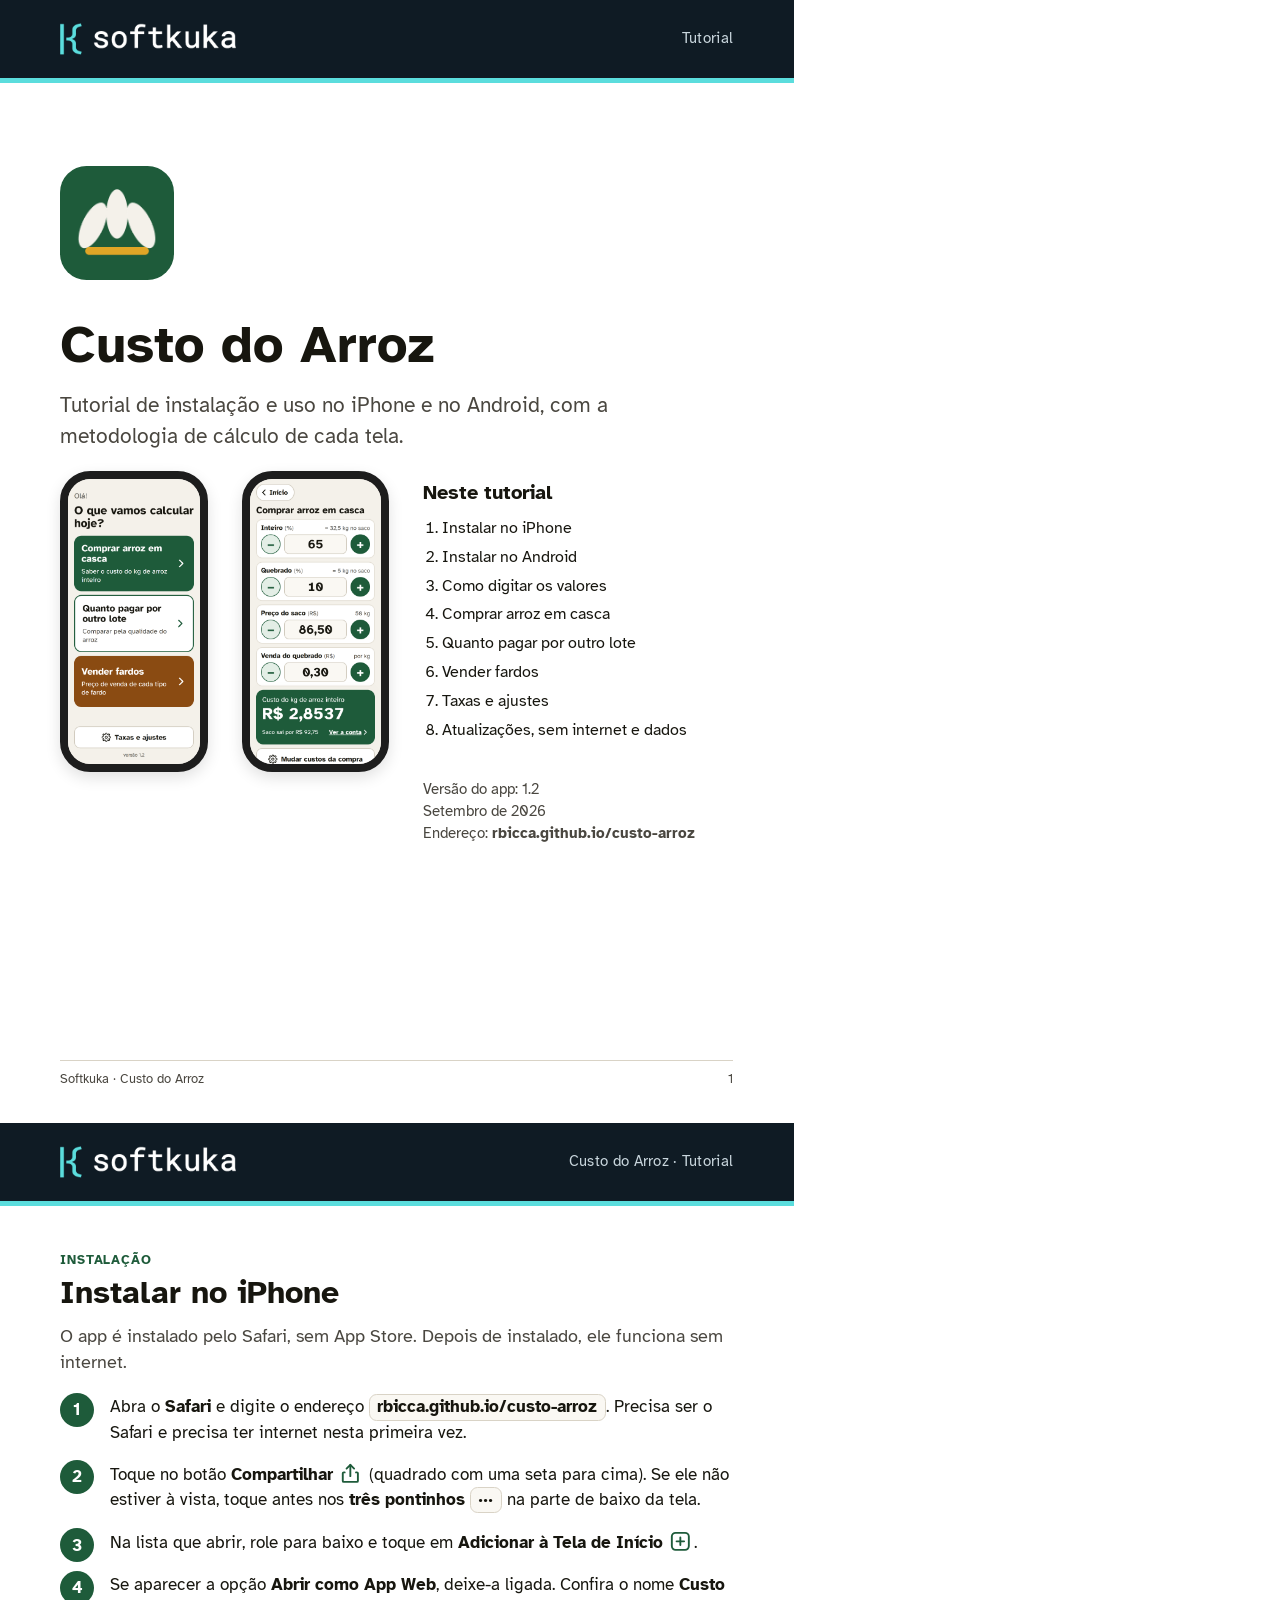
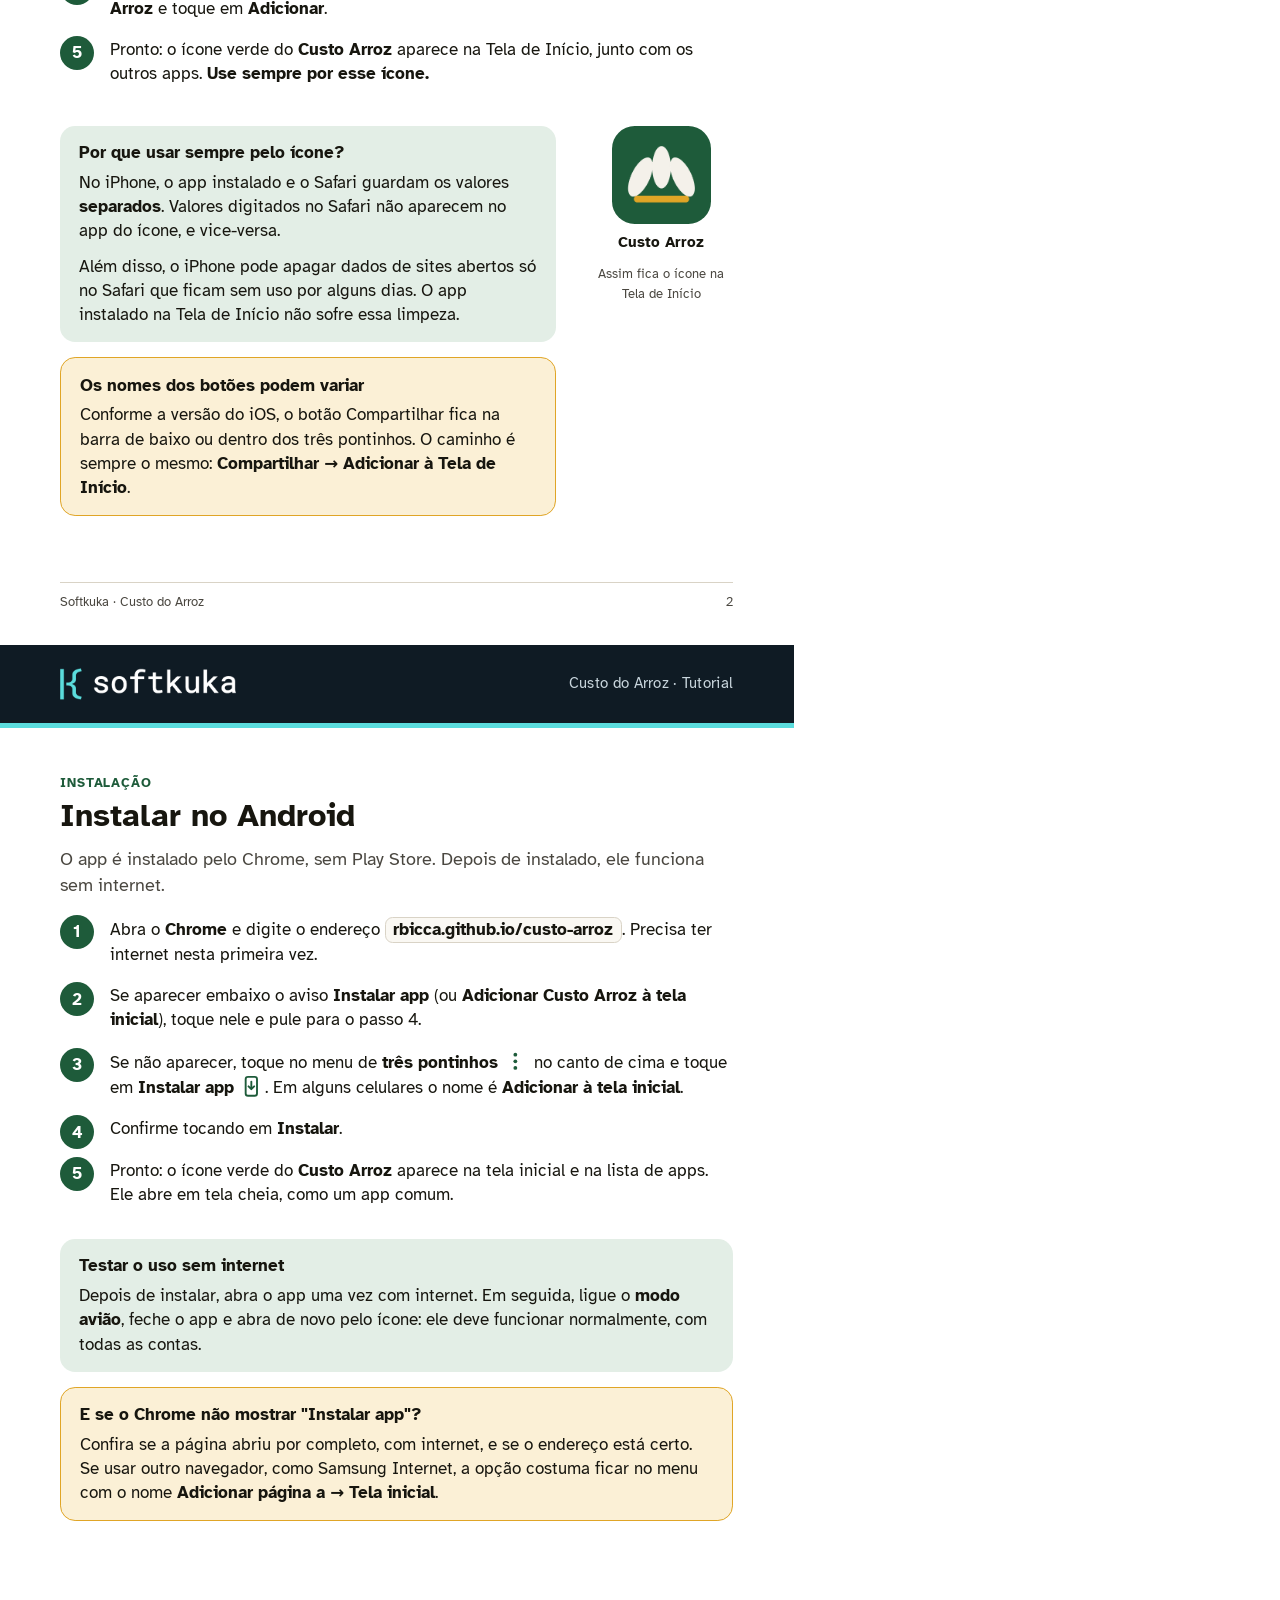
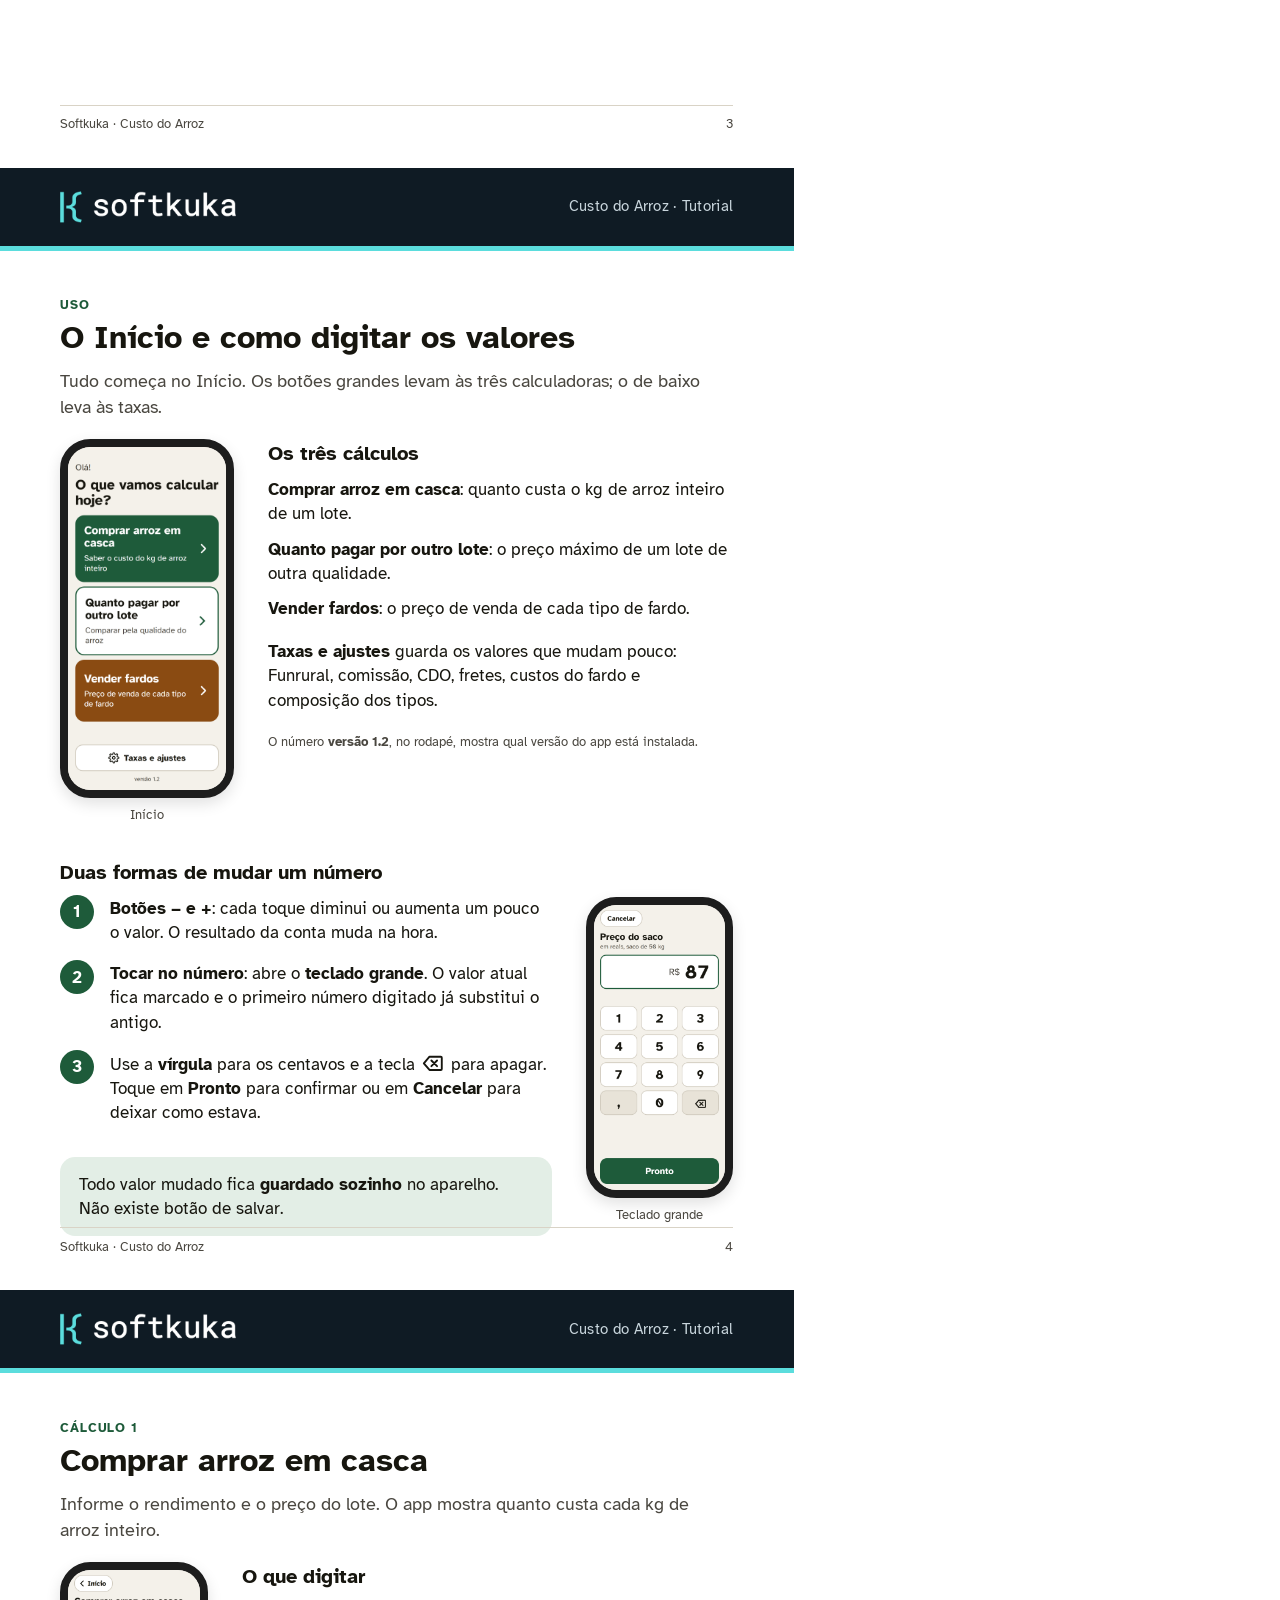
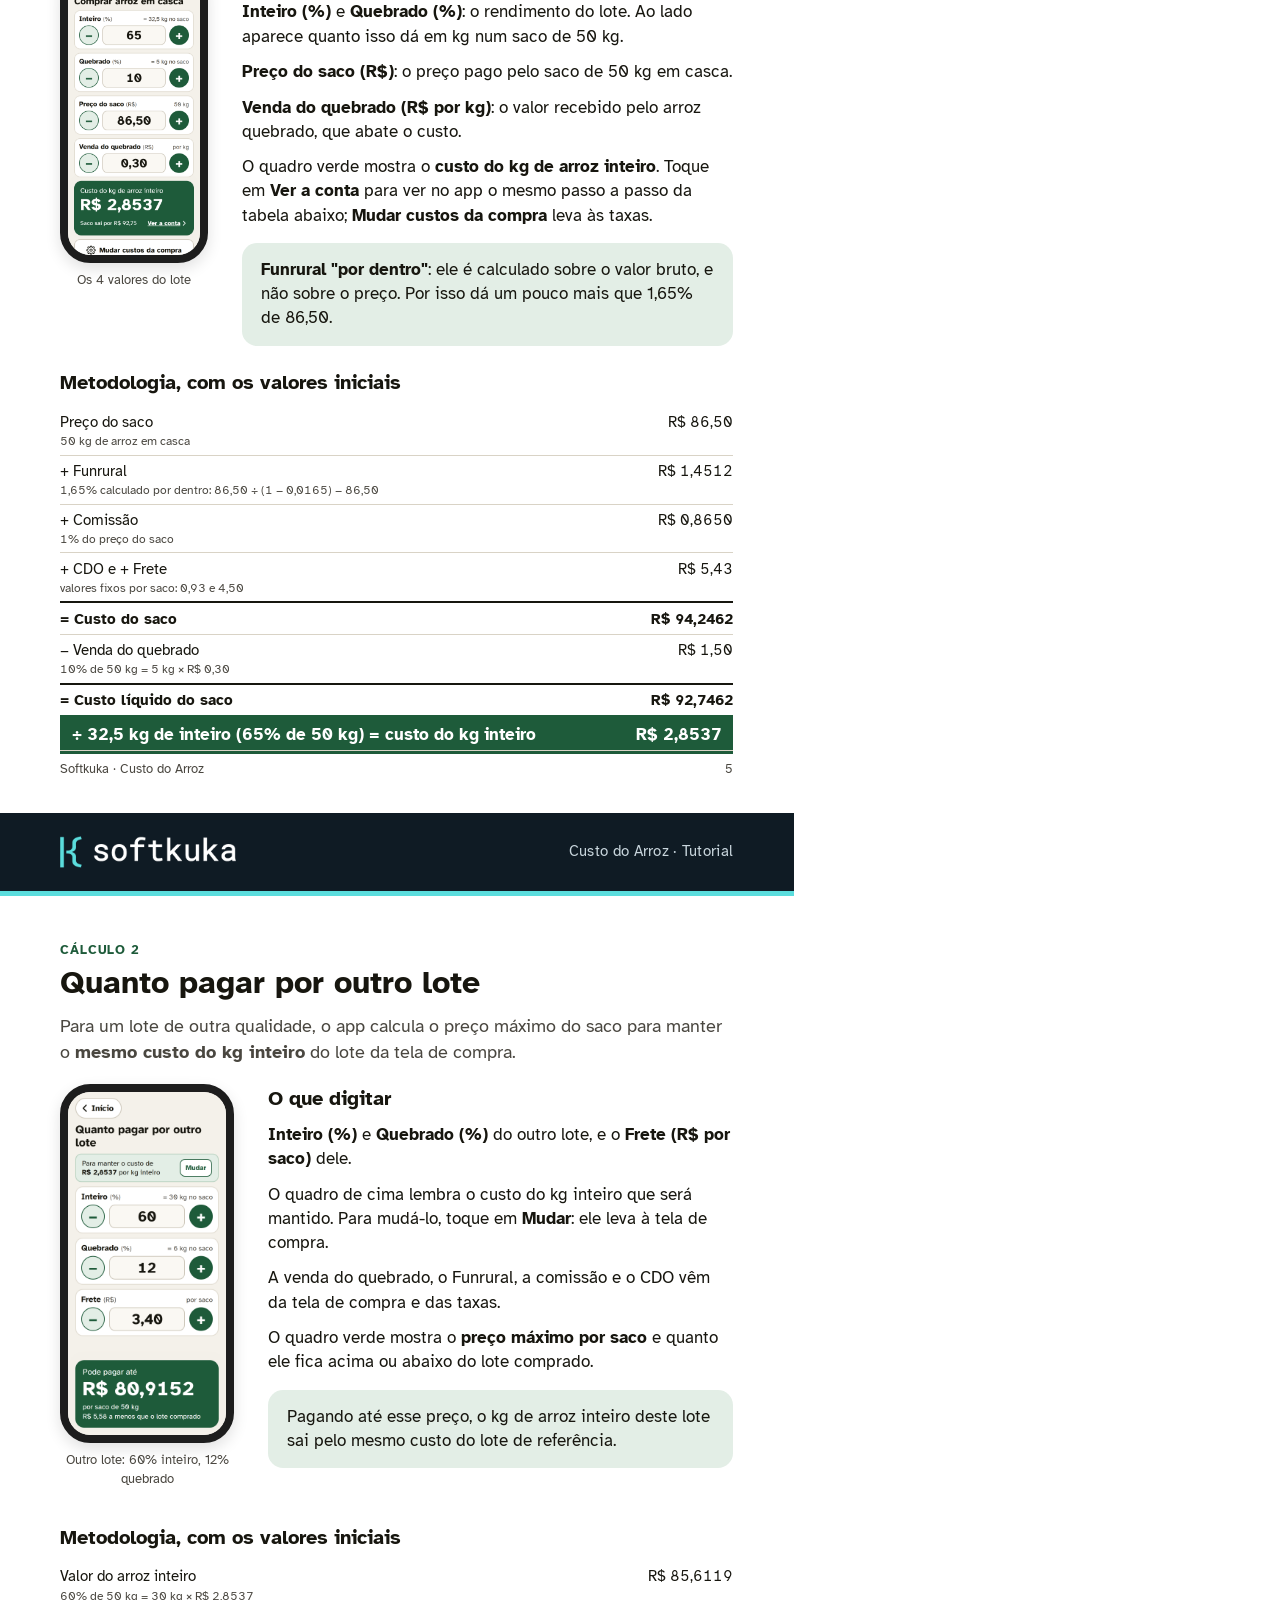
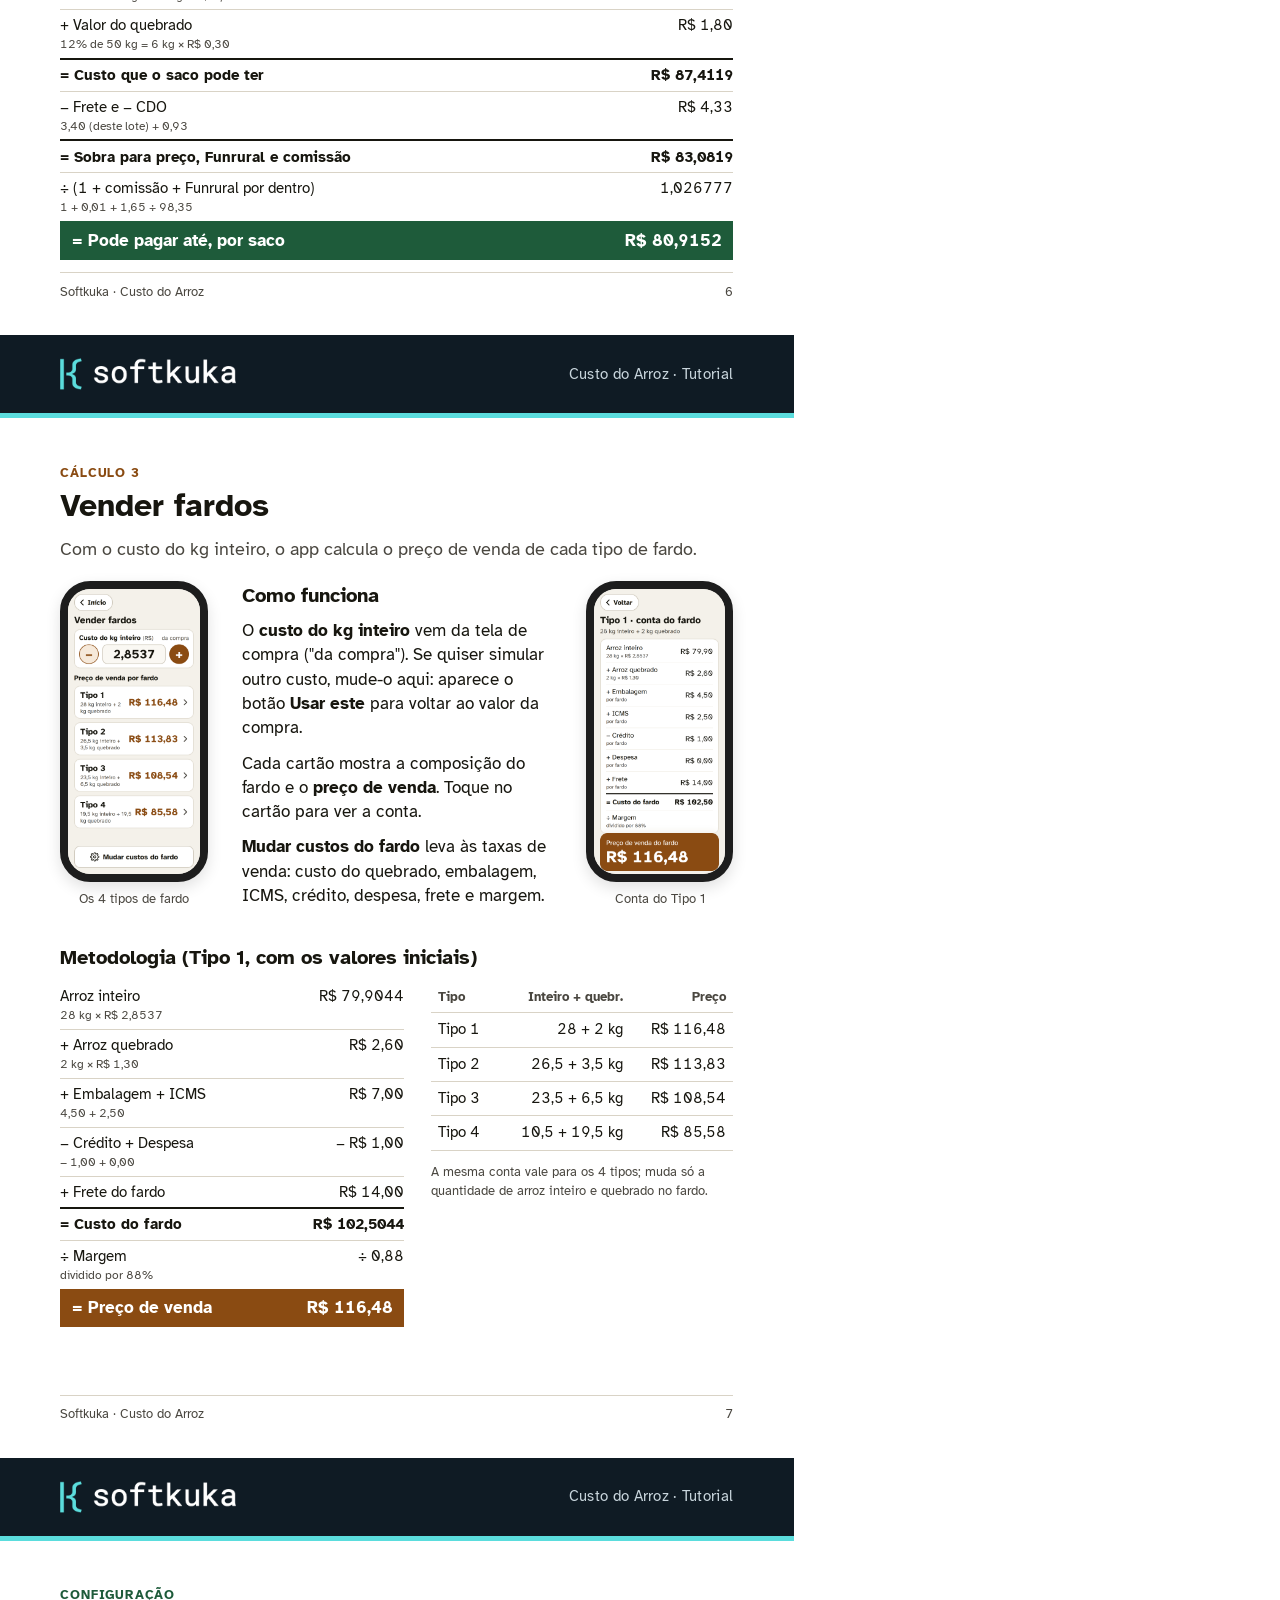
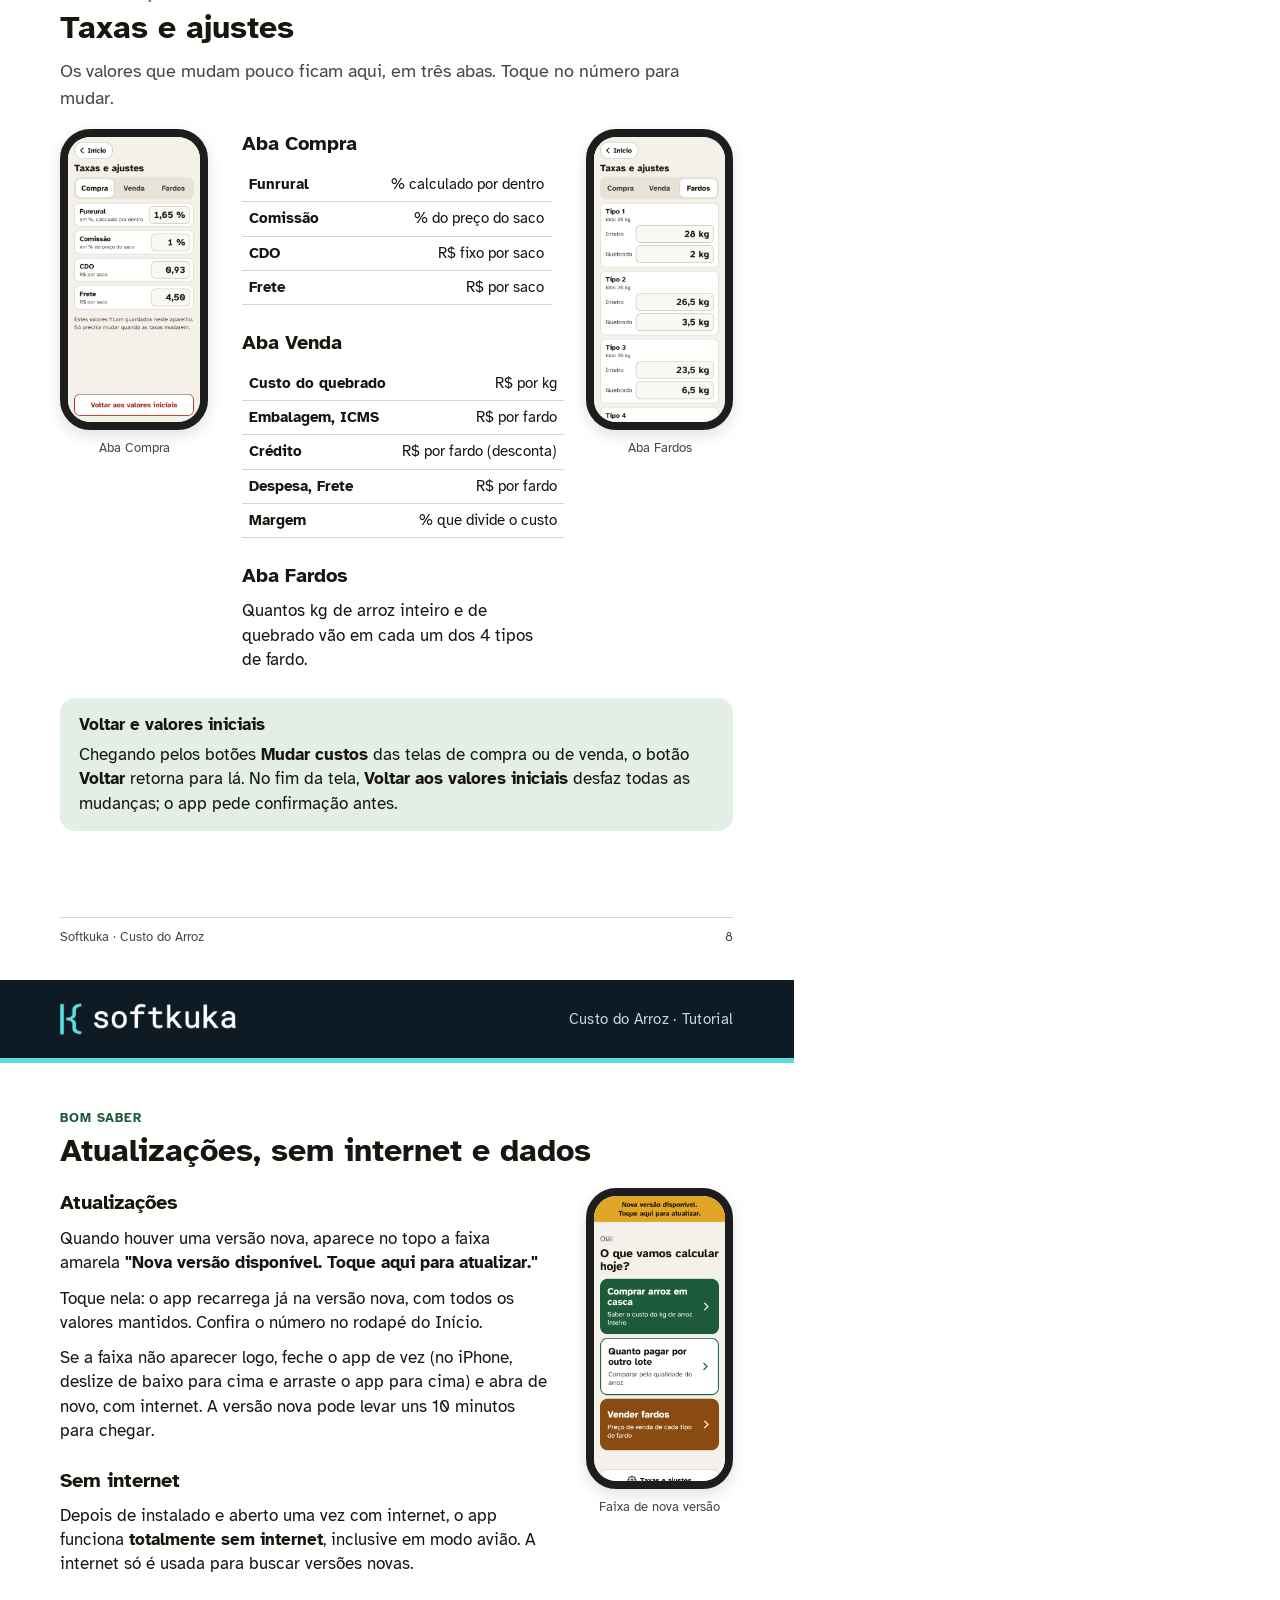
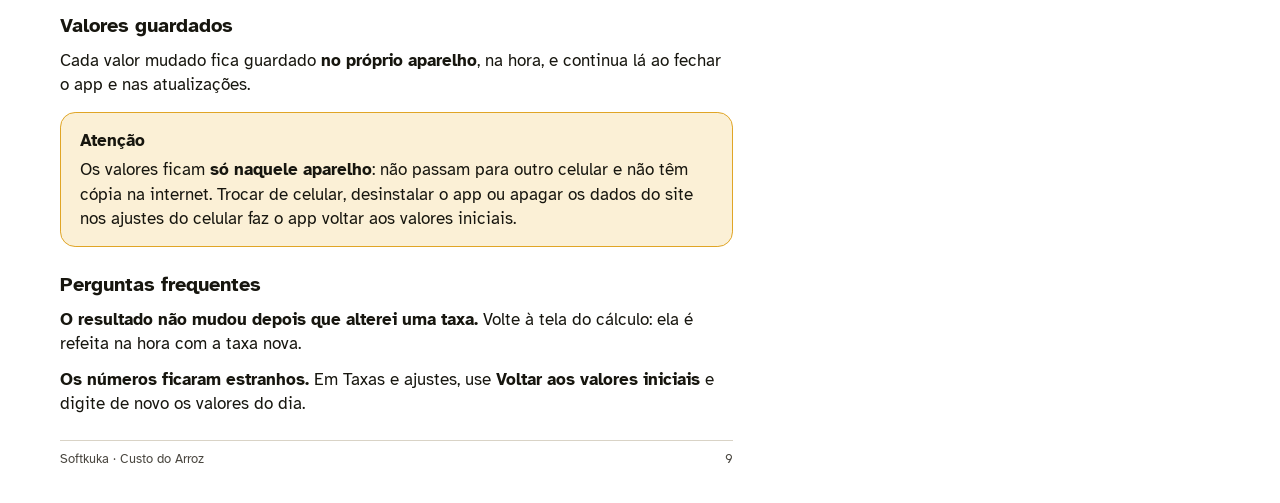
==== docs/tutorial.html @ 0aa5b802 "Tutorial em PDF (iPhone e Android) com cabeçalho Softkuka" ====
<!doctype html>
<html lang="pt-BR">
<head>
<meta charset="utf-8">
<title>Custo do Arroz — Tutorial</title>
<!--
  Fonte do tutorial em PDF. Para gerar o PDF de novo (Windows, com o Edge):
    msedge --headless=new --no-pdf-header-footer --print-to-pdf="docs\tutorial-custo-do-arroz.pdf" docs\tutorial.html
  As capturas em docs/img/ são do próprio app, em tamanho de iPhone (430×932, 2x).
-->
<style>
@font-face { font-family: 'Atkinson'; font-weight: 400; src: url(../fonts/atkinson-400.woff2) format('woff2'); }
@font-face { font-family: 'Atkinson'; font-weight: 700; src: url(../fonts/atkinson-700.woff2) format('woff2'); }

:root {
  --ink: #17160F;
  --muted: #4A4740;
  --bg: #F4F1EA;
  --line: #D9D3C6;
  --green: #1E5B3A;
  --green-soft: #E3EEE6;
  --brown: #8A4B12;
  --brown-soft: #F6E9DA;
  --amber: #E0A526;
  --band: #0F1B24;   /* faixa do cabeçalho: fundo escuro para a logo clara */
  --teal: #5BDDDD;   /* cor do "K" da Softkuka */
}
@page { size: A4; margin: 0; }
* { box-sizing: border-box; }
html, body { margin: 0; }
body { font-family: 'Atkinson', system-ui, sans-serif; color: var(--ink); font-size: 12.5pt; line-height: 1.45;
       -webkit-print-color-adjust: exact; print-color-adjust: exact; }

.page { width: 210mm; height: 297mm; position: relative; overflow: hidden; page-break-after: always; background: #fff; }
.page:last-child { page-break-after: auto; }

/* Cabeçalho com a logo da Softkuka */
.head { height: 22mm; background: var(--band); display: flex; align-items: center; justify-content: space-between;
        padding: 0 16mm; border-bottom: 1.4mm solid var(--teal); }
.head img { height: 8.5mm; display: block; }
.head span { color: #C9D6DD; font-size: 11pt; letter-spacing: 0.02em; }

.body { padding: 11mm 16mm 0; }
.foot { position: absolute; left: 16mm; right: 16mm; bottom: 9mm; display: flex; justify-content: space-between;
        font-size: 9.5pt; color: var(--muted); border-top: 0.3mm solid var(--line); padding-top: 2.5mm; }

h1 { font-size: 24pt; line-height: 1.15; margin: 0 0 3mm; }
h2 { font-size: 15pt; margin: 6mm 0 2.5mm; }
p { margin: 0 0 3mm; }
.lead { font-size: 13.5pt; color: var(--muted); margin-bottom: 5mm; }
.tag { display: inline-block; font-size: 10pt; font-weight: 700; letter-spacing: 0.06em; text-transform: uppercase;
       color: var(--green); margin-bottom: 1.5mm; }
.tag.brown { color: var(--brown); }

/* Celular com captura */
.phone { border: 2.2mm solid #1d1d1d; border-radius: 8mm; overflow: hidden; background: var(--bg);
         box-shadow: 0 1.5mm 4mm rgba(0,0,0,0.12); }
.phone img { display: block; width: 100%; }
.cap { font-size: 10pt; color: var(--muted); text-align: center; margin-top: 2mm; }

.row { display: flex; gap: 9mm; align-items: flex-start; }
.col { flex: 1; min-width: 0; }
.shot { width: 46mm; flex: none; }
.shot.small { width: 39mm; }

/* Passos numerados */
.steps { list-style: none; margin: 0; padding: 0; counter-reset: s; }
.steps li { counter-increment: s; position: relative; padding: 0 0 4.5mm 13mm; min-height: 11mm; }
.steps li::before { content: counter(s); position: absolute; left: 0; top: -0.5mm; width: 9mm; height: 9mm; border-radius: 50%;
                    background: var(--green); color: #fff; font-weight: 700; font-size: 13pt; display: flex; align-items: center; justify-content: center; }
.steps.brown li::before { background: var(--brown); }
.steps b { font-weight: 700; }
.ico { display: inline-block; vertical-align: -1.2mm; width: 6mm; height: 6mm; margin: 0 0.5mm; }
.chip { display: inline-block; border: 0.35mm solid var(--line); border-radius: 2mm; padding: 0 2mm; background: #FAF8F3; font-weight: 700; white-space: nowrap; }

.box { border-radius: 4mm; padding: 4mm 5mm; margin: 4mm 0; }
.box.green { background: var(--green-soft); }
.box.brown { background: var(--brown-soft); }
.box.amber { background: #FBF0D6; border: 0.4mm solid var(--amber); }
.box h3 { margin: 0 0 1.5mm; font-size: 12.5pt; }
.box p:last-child { margin-bottom: 0; }

/* Conta passo a passo */
table.conta { width: 100%; border-collapse: collapse; font-size: 11.5pt; font-variant-numeric: tabular-nums; }
table.conta td { padding: 1.1mm 0; border-top: 0.25mm solid var(--line); vertical-align: top; }
table.conta td:last-child { text-align: right; white-space: nowrap; padding-left: 4mm; }
table.conta tr:first-child td { border-top: none; }
table.conta .sub { display: block; font-size: 9pt; color: var(--muted); }
table.conta tr.total td { border-top: 0.6mm solid var(--ink); font-weight: 700; }
table.conta tr.final td { background: var(--green); color: #fff; font-weight: 700; font-size: 13pt; padding: 1.8mm 3mm; border: none; }
table.conta.brown tr.final td { background: var(--brown); }

table.grade { width: 100%; border-collapse: collapse; font-size: 11pt; font-variant-numeric: tabular-nums; }
table.grade th, table.grade td { padding: 1.6mm 2mm; border-bottom: 0.25mm solid var(--line); text-align: right; white-space: nowrap; }
table.grade th:first-child, table.grade td:first-child { text-align: left; }
table.grade th { font-size: 10pt; color: var(--muted); font-weight: 700; }

/* Capa */
.capa .body { padding-top: 22mm; }
.capa h1 { font-size: 40pt; margin-bottom: 4mm; }
.capa .lead { font-size: 16pt; max-width: 150mm; }
.capa .icone { width: 30mm; height: 30mm; border-radius: 7mm; display: block; margin-bottom: 9mm; }
.capa .meta { font-size: 11.5pt; color: var(--muted); margin-top: 8mm; }
.indice { columns: 2; column-gap: 10mm; margin: 0; padding-left: 5mm; font-size: 12pt; }
.indice li { margin-bottom: 1.5mm; }
</style>
</head>
<body>

<!-- ============ 1. CAPA ============ -->
<section class="page capa">
  <div class="head"><img src="img/logo-softkuka.png" alt="Softkuka"><span>Tutorial</span></div>
  <div class="body">
    <img class="icone" src="img/icone-app.png" alt="">
    <h1>Custo do Arroz</h1>
    <p class="lead">Tutorial de instalação e uso no iPhone e no Android, com a metodologia de cálculo de cada tela.</p>
    <div class="row" style="margin-top: 4mm">
      <div class="shot small"><div class="phone"><img src="img/inicio.png" alt="Tela de início"></div></div>
      <div class="shot small"><div class="phone"><img src="img/compra.png" alt="Tela de compra"></div></div>
      <div class="col" style="padding-top: 2mm">
        <h2 style="margin-top: 0">Neste tutorial</h2>
        <ol class="indice" style="columns: 1">
          <li>Instalar no iPhone</li>
          <li>Instalar no Android</li>
          <li>Como digitar os valores</li>
          <li>Comprar arroz em casca</li>
          <li>Quanto pagar por outro lote</li>
          <li>Vender fardos</li>
          <li>Taxas e ajustes</li>
          <li>Atualizações, sem internet e dados</li>
        </ol>
        <p class="meta">Versão do app: 1.2<br>Setembro de 2026<br>Endereço: <b>rbicca.github.io/custo-arroz</b></p>
      </div>
    </div>
  </div>
  <div class="foot"><span>Softkuka · Custo do Arroz</span><span>1</span></div>
</section>

<!-- ============ 2. INSTALAR NO IPHONE ============ -->
<section class="page">
  <div class="head"><img src="img/logo-softkuka.png" alt="Softkuka"><span>Custo do Arroz · Tutorial</span></div>
  <div class="body">
    <span class="tag">Instalação</span>
    <h1>Instalar no iPhone</h1>
    <p class="lead">O app é instalado pelo Safari, sem App Store. Depois de instalado, ele funciona sem internet.</p>
    <ol class="steps">
      <li>Abra o <b>Safari</b> e digite o endereço <span class="chip">rbicca.github.io/custo-arroz</span>. Precisa ser o Safari e precisa ter internet nesta primeira vez.</li>
      <li>Toque no botão <b>Compartilhar</b>
        <svg class="ico" viewBox="0 0 24 24" fill="none" stroke="#1E5B3A" stroke-width="2" stroke-linecap="round" stroke-linejoin="round"><path d="M12 3v12"/><path d="M8 7l4-4 4 4"/><path d="M6 11H5a1 1 0 0 0-1 1v8a1 1 0 0 0 1 1h14a1 1 0 0 0 1-1v-8a1 1 0 0 0-1-1h-1"/></svg>
        (quadrado com uma seta para cima). Se ele não estiver à vista, toque antes nos <b>três pontinhos</b> <span class="chip">···</span> na parte de baixo da tela.</li>
      <li>Na lista que abrir, role para baixo e toque em <b>Adicionar à Tela de Início</b>
        <svg class="ico" viewBox="0 0 24 24" fill="none" stroke="#1E5B3A" stroke-width="2" stroke-linecap="round" stroke-linejoin="round"><rect x="3" y="3" width="18" height="18" rx="4"/><path d="M12 8v8M8 12h8"/></svg>.</li>
      <li>Se aparecer a opção <b>Abrir como App Web</b>, deixe-a ligada. Confira o nome <b>Custo Arroz</b> e toque em <b>Adicionar</b>.</li>
      <li>Pronto: o ícone verde do <b>Custo Arroz</b> aparece na Tela de Início, junto com os outros apps. <b>Use sempre por esse ícone.</b></li>
    </ol>
    <div class="row" style="margin-top: 2mm">
      <div class="col">
        <div class="box green">
          <h3>Por que usar sempre pelo ícone?</h3>
          <p>No iPhone, o app instalado e o Safari guardam os valores <b>separados</b>. Valores digitados no Safari não aparecem no app do ícone, e vice-versa.</p>
          <p>Além disso, o iPhone pode apagar dados de sites abertos só no Safari que ficam sem uso por alguns dias. O app instalado na Tela de Início não sofre essa limpeza.</p>
        </div>
        <div class="box amber">
          <h3>Os nomes dos botões podem variar</h3>
          <p>Conforme a versão do iOS, o botão Compartilhar fica na barra de baixo ou dentro dos três pontinhos. O caminho é sempre o mesmo: <b>Compartilhar → Adicionar à Tela de Início</b>.</p>
        </div>
      </div>
      <div style="width: 38mm; flex: none; text-align: center; padding-top: 4mm">
        <img src="img/icone-app.png" alt="" style="width: 26mm; border-radius: 6mm; display: block; margin: 0 auto">
        <p class="cap" style="font-size: 11pt; color: var(--ink)"><b>Custo Arroz</b></p>
        <p class="cap">Assim fica o ícone na Tela de Início</p>
      </div>
    </div>
  </div>
  <div class="foot"><span>Softkuka · Custo do Arroz</span><span>2</span></div>
</section>

<!-- ============ 3. INSTALAR NO ANDROID ============ -->
<section class="page">
  <div class="head"><img src="img/logo-softkuka.png" alt="Softkuka"><span>Custo do Arroz · Tutorial</span></div>
  <div class="body">
    <span class="tag">Instalação</span>
    <h1>Instalar no Android</h1>
    <p class="lead">O app é instalado pelo Chrome, sem Play Store. Depois de instalado, ele funciona sem internet.</p>
    <ol class="steps">
      <li>Abra o <b>Chrome</b> e digite o endereço <span class="chip">rbicca.github.io/custo-arroz</span>. Precisa ter internet nesta primeira vez.</li>
      <li>Se aparecer embaixo o aviso <b>Instalar app</b> (ou <b>Adicionar Custo Arroz à tela inicial</b>), toque nele e pule para o passo 4.</li>
      <li>Se não aparecer, toque no menu de <b>três pontinhos</b>
        <svg class="ico" viewBox="0 0 24 24" fill="#1E5B3A"><circle cx="12" cy="5" r="2"/><circle cx="12" cy="12" r="2"/><circle cx="12" cy="19" r="2"/></svg>
        no canto de cima e toque em <b>Instalar app</b>
        <svg class="ico" viewBox="0 0 24 24" fill="none" stroke="#1E5B3A" stroke-width="2" stroke-linecap="round" stroke-linejoin="round"><rect x="6" y="2" width="12" height="20" rx="2.5"/><path d="M12 7v8M9 12l3 3 3-3"/></svg>.
        Em alguns celulares o nome é <b>Adicionar à tela inicial</b>.</li>
      <li>Confirme tocando em <b>Instalar</b>.</li>
      <li>Pronto: o ícone verde do <b>Custo Arroz</b> aparece na tela inicial e na lista de apps. Ele abre em tela cheia, como um app comum.</li>
    </ol>
    <div class="box green">
      <h3>Testar o uso sem internet</h3>
      <p>Depois de instalar, abra o app uma vez com internet. Em seguida, ligue o <b>modo avião</b>, feche o app e abra de novo pelo ícone: ele deve funcionar normalmente, com todas as contas.</p>
    </div>
    <div class="box amber">
      <h3>E se o Chrome não mostrar "Instalar app"?</h3>
      <p>Confira se a página abriu por completo, com internet, e se o endereço está certo. Se usar outro navegador, como Samsung Internet, a opção costuma ficar no menu com o nome <b>Adicionar página a → Tela inicial</b>.</p>
    </div>
  </div>
  <div class="foot"><span>Softkuka · Custo do Arroz</span><span>3</span></div>
</section>

<!-- ============ 4. COMO DIGITAR ============ -->
<section class="page">
  <div class="head"><img src="img/logo-softkuka.png" alt="Softkuka"><span>Custo do Arroz · Tutorial</span></div>
  <div class="body">
    <span class="tag">Uso</span>
    <h1>O Início e como digitar os valores</h1>
    <p class="lead">Tudo começa no Início. Os botões grandes levam às três calculadoras; o de baixo leva às taxas.</p>
    <div class="row">
      <div class="shot"><div class="phone"><img src="img/inicio.png" alt="Início"></div><p class="cap">Início</p></div>
      <div class="col">
        <h2 style="margin-top: 0">Os três cálculos</h2>
        <p><b>Comprar arroz em casca</b>: quanto custa o kg de arroz inteiro de um lote.</p>
        <p><b>Quanto pagar por outro lote</b>: o preço máximo de um lote de outra qualidade.</p>
        <p><b>Vender fardos</b>: o preço de venda de cada tipo de fardo.</p>
        <p style="margin-top: 5mm"><b>Taxas e ajustes</b> guarda os valores que mudam pouco: Funrural, comissão, CDO, fretes, custos do fardo e composição dos tipos.</p>
        <p class="cap" style="text-align: left; margin-top: 5mm">O número <b>versão 1.2</b>, no rodapé, mostra qual versão do app está instalada.</p>
      </div>
    </div>
    <h2>Duas formas de mudar um número</h2>
    <div class="row">
      <div class="col">
        <ol class="steps">
          <li><b>Botões − e +</b>: cada toque diminui ou aumenta um pouco o valor. O resultado da conta muda na hora.</li>
          <li><b>Tocar no número</b>: abre o <b>teclado grande</b>. O valor atual fica marcado e o primeiro número digitado já substitui o antigo.</li>
          <li>Use a <b>vírgula</b> para os centavos e a tecla
            <svg class="ico" viewBox="0 0 24 24" fill="none" stroke="#17160F" stroke-width="2" stroke-linecap="round" stroke-linejoin="round"><path d="M21 5H9l-6 7 6 7h12a1 1 0 0 0 1-1V6a1 1 0 0 0-1-1z"/><path d="M17 9l-6 6M11 9l6 6"/></svg>
            para apagar. Toque em <b>Pronto</b> para confirmar ou em <b>Cancelar</b> para deixar como estava.</li>
        </ol>
        <div class="box green"><p>Todo valor mudado fica <b>guardado sozinho</b> no aparelho. Não existe botão de salvar.</p></div>
      </div>
      <div class="shot small"><div class="phone"><img src="img/teclado.png" alt="Teclado grande"></div><p class="cap">Teclado grande</p></div>
    </div>
  </div>
  <div class="foot"><span>Softkuka · Custo do Arroz</span><span>4</span></div>
</section>

<!-- ============ 5. COMPRAR ARROZ EM CASCA ============ -->
<section class="page">
  <div class="head"><img src="img/logo-softkuka.png" alt="Softkuka"><span>Custo do Arroz · Tutorial</span></div>
  <div class="body">
    <span class="tag">Cálculo 1</span>
    <h1>Comprar arroz em casca</h1>
    <p class="lead">Informe o rendimento e o preço do lote. O app mostra quanto custa cada kg de arroz inteiro.</p>
    <div class="row">
      <div class="shot small"><div class="phone"><img src="img/compra.png" alt="Comprar arroz em casca"></div><p class="cap">Os 4 valores do lote</p></div>
      <div class="col">
        <h2 style="margin-top: 0">O que digitar</h2>
        <p><b>Inteiro (%)</b> e <b>Quebrado (%)</b>: o rendimento do lote. Ao lado aparece quanto isso dá em kg num saco de 50 kg.</p>
        <p><b>Preço do saco (R$)</b>: o preço pago pelo saco de 50 kg em casca.</p>
        <p><b>Venda do quebrado (R$ por kg)</b>: o valor recebido pelo arroz quebrado, que abate o custo.</p>
        <p>O quadro verde mostra o <b>custo do kg de arroz inteiro</b>. Toque em <b>Ver a conta</b> para ver no app o mesmo passo a passo da tabela abaixo; <b>Mudar custos da compra</b> leva às taxas.</p>
        <div class="box green" style="margin-bottom: 0"><p><b>Funrural "por dentro"</b>: ele é calculado sobre o valor bruto, e não sobre o preço. Por isso dá um pouco mais que 1,65% de 86,50.</p></div>
      </div>
    </div>
    <h2>Metodologia, com os valores iniciais</h2>
    <table class="conta">
      <tr><td>Preço do saco<span class="sub">50 kg de arroz em casca</span></td><td>R$ 86,50</td></tr>
      <tr><td>+ Funrural<span class="sub">1,65% calculado por dentro: 86,50 ÷ (1 − 0,0165) − 86,50</span></td><td>R$ 1,4512</td></tr>
      <tr><td>+ Comissão<span class="sub">1% do preço do saco</span></td><td>R$ 0,8650</td></tr>
      <tr><td>+ CDO e + Frete<span class="sub">valores fixos por saco: 0,93 e 4,50</span></td><td>R$ 5,43</td></tr>
      <tr class="total"><td>= Custo do saco</td><td>R$ 94,2462</td></tr>
      <tr><td>− Venda do quebrado<span class="sub">10% de 50 kg = 5 kg × R$ 0,30</span></td><td>R$ 1,50</td></tr>
      <tr class="total"><td>= Custo líquido do saco</td><td>R$ 92,7462</td></tr>
      <tr class="final"><td>÷ 32,5 kg de inteiro (65% de 50 kg) = custo do kg inteiro</td><td>R$ 2,8537</td></tr>
    </table>
  </div>
  <div class="foot"><span>Softkuka · Custo do Arroz</span><span>5</span></div>
</section>

<!-- ============ 6. QUANTO PAGAR POR OUTRO LOTE ============ -->
<section class="page">
  <div class="head"><img src="img/logo-softkuka.png" alt="Softkuka"><span>Custo do Arroz · Tutorial</span></div>
  <div class="body">
    <span class="tag">Cálculo 2</span>
    <h1>Quanto pagar por outro lote</h1>
    <p class="lead">Para um lote de outra qualidade, o app calcula o preço máximo do saco para manter o <b>mesmo custo do kg inteiro</b> do lote da tela de compra.</p>
    <div class="row">
      <div class="shot"><div class="phone"><img src="img/comparar.png" alt="Quanto pagar por outro lote"></div><p class="cap">Outro lote: 60% inteiro, 12% quebrado</p></div>
      <div class="col">
        <h2 style="margin-top: 0">O que digitar</h2>
        <p><b>Inteiro (%)</b> e <b>Quebrado (%)</b> do outro lote, e o <b>Frete (R$ por saco)</b> dele.</p>
        <p>O quadro de cima lembra o custo do kg inteiro que será mantido. Para mudá-lo, toque em <b>Mudar</b>: ele leva à tela de compra.</p>
        <p>A venda do quebrado, o Funrural, a comissão e o CDO vêm da tela de compra e das taxas.</p>
        <p>O quadro verde mostra o <b>preço máximo por saco</b> e quanto ele fica acima ou abaixo do lote comprado.</p>
        <div class="box green"><p>Pagando até esse preço, o kg de arroz inteiro deste lote sai pelo mesmo custo do lote de referência.</p></div>
      </div>
    </div>
    <h2>Metodologia, com os valores iniciais</h2>
    <table class="conta">
      <tr><td>Valor do arroz inteiro<span class="sub">60% de 50 kg = 30 kg × R$ 2,8537</span></td><td>R$ 85,6119</td></tr>
      <tr><td>+ Valor do quebrado<span class="sub">12% de 50 kg = 6 kg × R$ 0,30</span></td><td>R$ 1,80</td></tr>
      <tr class="total"><td>= Custo que o saco pode ter</td><td>R$ 87,4119</td></tr>
      <tr><td>− Frete e − CDO<span class="sub">3,40 (deste lote) + 0,93</span></td><td>R$ 4,33</td></tr>
      <tr class="total"><td>= Sobra para preço, Funrural e comissão</td><td>R$ 83,0819</td></tr>
      <tr><td>÷ (1 + comissão + Funrural por dentro)<span class="sub">1 + 0,01 + 1,65 ÷ 98,35</span></td><td>1,026777</td></tr>
      <tr class="final"><td>= Pode pagar até, por saco</td><td>R$ 80,9152</td></tr>
    </table>
  </div>
  <div class="foot"><span>Softkuka · Custo do Arroz</span><span>6</span></div>
</section>

<!-- ============ 7. VENDER FARDOS ============ -->
<section class="page">
  <div class="head"><img src="img/logo-softkuka.png" alt="Softkuka"><span>Custo do Arroz · Tutorial</span></div>
  <div class="body">
    <span class="tag brown">Cálculo 3</span>
    <h1>Vender fardos</h1>
    <p class="lead">Com o custo do kg inteiro, o app calcula o preço de venda de cada tipo de fardo.</p>
    <div class="row">
      <div class="shot small"><div class="phone"><img src="img/venda.png" alt="Vender fardos"></div><p class="cap">Os 4 tipos de fardo</p></div>
      <div class="col">
        <h2 style="margin-top: 0">Como funciona</h2>
        <p>O <b>custo do kg inteiro</b> vem da tela de compra ("da compra"). Se quiser simular outro custo, mude-o aqui: aparece o botão <b>Usar este</b> para voltar ao valor da compra.</p>
        <p>Cada cartão mostra a composição do fardo e o <b>preço de venda</b>. Toque no cartão para ver a conta.</p>
        <p><b>Mudar custos do fardo</b> leva às taxas de venda: custo do quebrado, embalagem, ICMS, crédito, despesa, frete e margem.</p>
      </div>
      <div class="shot small"><div class="phone"><img src="img/fardo.png" alt="Conta do fardo"></div><p class="cap">Conta do Tipo 1</p></div>
    </div>
    <h2>Metodologia (Tipo 1, com os valores iniciais)</h2>
    <div class="row" style="gap: 7mm">
      <div class="col">
        <table class="conta brown">
          <tr><td>Arroz inteiro<span class="sub">28 kg × R$ 2,8537</span></td><td>R$ 79,9044</td></tr>
          <tr><td>+ Arroz quebrado<span class="sub">2 kg × R$ 1,30</span></td><td>R$ 2,60</td></tr>
          <tr><td>+ Embalagem + ICMS<span class="sub">4,50 + 2,50</span></td><td>R$ 7,00</td></tr>
          <tr><td>− Crédito + Despesa<span class="sub">− 1,00 + 0,00</span></td><td>− R$ 1,00</td></tr>
          <tr><td>+ Frete do fardo</td><td>R$ 14,00</td></tr>
          <tr class="total"><td>= Custo do fardo</td><td>R$ 102,5044</td></tr>
          <tr><td>÷ Margem<span class="sub">dividido por 88%</span></td><td>÷ 0,88</td></tr>
          <tr class="final"><td>= Preço de venda</td><td>R$ 116,48</td></tr>
        </table>
      </div>
      <div style="width: 80mm; flex: none">
        <table class="grade">
          <tr><th>Tipo</th><th>Inteiro + quebr.</th><th>Preço</th></tr>
          <tr><td>Tipo 1</td><td>28 + 2 kg</td><td>R$ 116,48</td></tr>
          <tr><td>Tipo 2</td><td>26,5 + 3,5 kg</td><td>R$ 113,83</td></tr>
          <tr><td>Tipo 3</td><td>23,5 + 6,5 kg</td><td>R$ 108,54</td></tr>
          <tr><td>Tipo 4</td><td>10,5 + 19,5 kg</td><td>R$ 85,58</td></tr>
        </table>
        <p class="cap" style="text-align: left; margin-top: 3mm">A mesma conta vale para os 4 tipos; muda só a quantidade de arroz inteiro e quebrado no fardo.</p>
      </div>
    </div>
  </div>
  <div class="foot"><span>Softkuka · Custo do Arroz</span><span>7</span></div>
</section>

<!-- ============ 8. TAXAS E AJUSTES ============ -->
<section class="page">
  <div class="head"><img src="img/logo-softkuka.png" alt="Softkuka"><span>Custo do Arroz · Tutorial</span></div>
  <div class="body">
    <span class="tag">Configuração</span>
    <h1>Taxas e ajustes</h1>
    <p class="lead">Os valores que mudam pouco ficam aqui, em três abas. Toque no número para mudar.</p>
    <div class="row">
      <div class="shot small"><div class="phone"><img src="img/ajustes-compra.png" alt="Taxas: aba Compra"></div><p class="cap">Aba Compra</p></div>
      <div class="col">
        <h2 style="margin-top: 0">Aba Compra</h2>
        <table class="grade">
          <tr><td><b>Funrural</b></td><td>% calculado por dentro</td></tr>
          <tr><td><b>Comissão</b></td><td>% do preço do saco</td></tr>
          <tr><td><b>CDO</b></td><td>R$ fixo por saco</td></tr>
          <tr><td><b>Frete</b></td><td>R$ por saco</td></tr>
        </table>
        <h2>Aba Venda</h2>
        <table class="grade">
          <tr><td><b>Custo do quebrado</b></td><td>R$ por kg</td></tr>
          <tr><td><b>Embalagem, ICMS</b></td><td>R$ por fardo</td></tr>
          <tr><td><b>Crédito</b></td><td>R$ por fardo (desconta)</td></tr>
          <tr><td><b>Despesa, Frete</b></td><td>R$ por fardo</td></tr>
          <tr><td><b>Margem</b></td><td>% que divide o custo</td></tr>
        </table>
        <h2>Aba Fardos</h2>
        <p>Quantos kg de arroz inteiro e de quebrado vão em cada um dos 4 tipos de fardo.</p>
      </div>
      <div class="shot small"><div class="phone"><img src="img/ajustes-fardos.png" alt="Taxas: aba Fardos"></div><p class="cap">Aba Fardos</p></div>
    </div>
    <div class="box green">
      <h3>Voltar e valores iniciais</h3>
      <p>Chegando pelos botões <b>Mudar custos</b> das telas de compra ou de venda, o botão <b>Voltar</b> retorna para lá. No fim da tela, <b>Voltar aos valores iniciais</b> desfaz todas as mudanças; o app pede confirmação antes.</p>
    </div>
  </div>
  <div class="foot"><span>Softkuka · Custo do Arroz</span><span>8</span></div>
</section>

<!-- ============ 9. ATUALIZAÇÕES E DADOS ============ -->
<section class="page">
  <div class="head"><img src="img/logo-softkuka.png" alt="Softkuka"><span>Custo do Arroz · Tutorial</span></div>
  <div class="body">
    <span class="tag">Bom saber</span>
    <h1>Atualizações, sem internet e dados</h1>
    <div class="row" style="margin-top: 5mm">
      <div class="col">
        <h2 style="margin-top: 0">Atualizações</h2>
        <p>Quando houver uma versão nova, aparece no topo a faixa amarela <b>"Nova versão disponível. Toque aqui para atualizar."</b></p>
        <p>Toque nela: o app recarrega já na versão nova, com todos os valores mantidos. Confira o número no rodapé do Início.</p>
        <p>Se a faixa não aparecer logo, feche o app de vez (no iPhone, deslize de baixo para cima e arraste o app para cima) e abra de novo, com internet. A versão nova pode levar uns 10 minutos para chegar.</p>
        <h2>Sem internet</h2>
        <p>Depois de instalado e aberto uma vez com internet, o app funciona <b>totalmente sem internet</b>, inclusive em modo avião. A internet só é usada para buscar versões novas.</p>
      </div>
      <div class="shot small"><div class="phone"><img src="img/atualizacao.png" alt="Aviso de nova versão"></div><p class="cap">Faixa de nova versão</p></div>
    </div>
    <h2>Valores guardados</h2>
    <p>Cada valor mudado fica guardado <b>no próprio aparelho</b>, na hora, e continua lá ao fechar o app e nas atualizações.</p>
    <div class="box amber">
      <h3>Atenção</h3>
      <p>Os valores ficam <b>só naquele aparelho</b>: não passam para outro celular e não têm cópia na internet. Trocar de celular, desinstalar o app ou apagar os dados do site nos ajustes do celular faz o app voltar aos valores iniciais.</p>
    </div>
    <h2>Perguntas frequentes</h2>
    <p><b>O resultado não mudou depois que alterei uma taxa.</b> Volte à tela do cálculo: ela é refeita na hora com a taxa nova.</p>
    <p><b>Os números ficaram estranhos.</b> Em Taxas e ajustes, use <b>Voltar aos valores iniciais</b> e digite de novo os valores do dia.</p>
  </div>
  <div class="foot"><span>Softkuka · Custo do Arroz</span><span>9</span></div>
</section>

</body>
</html>
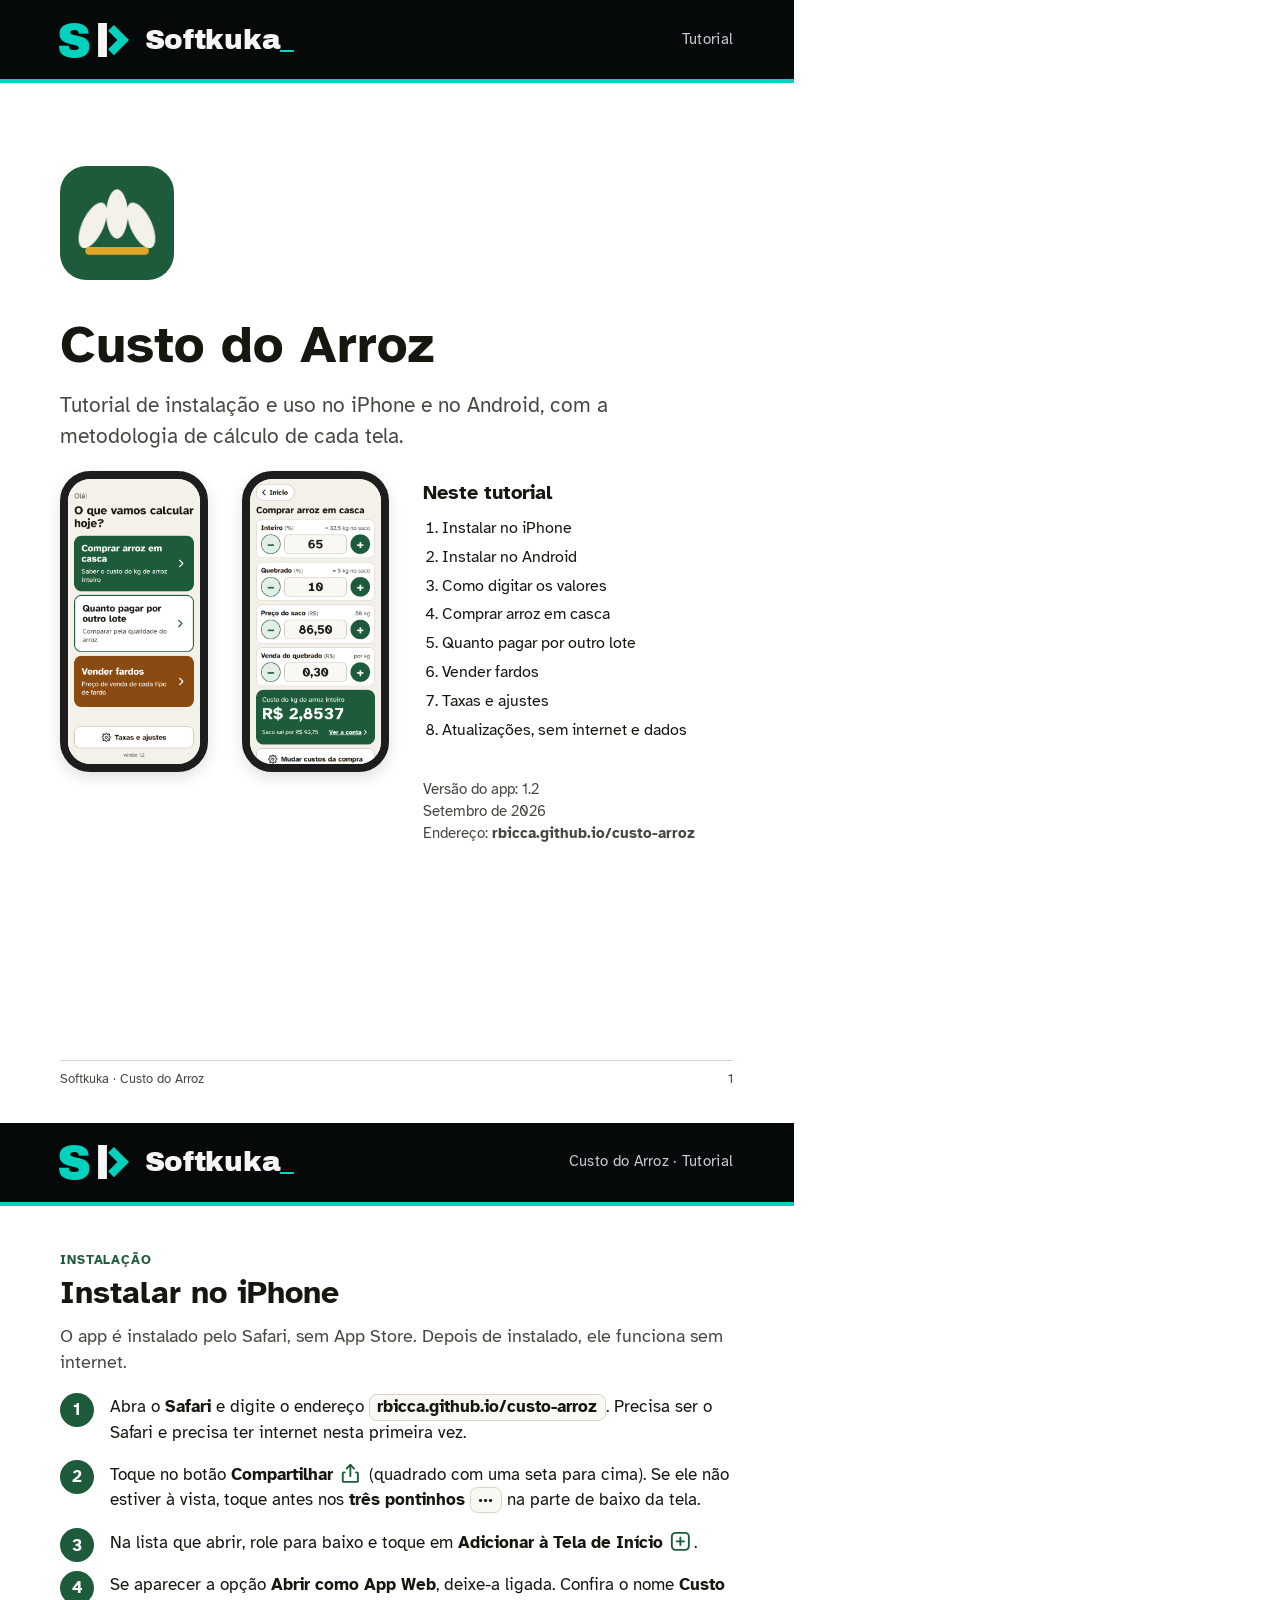
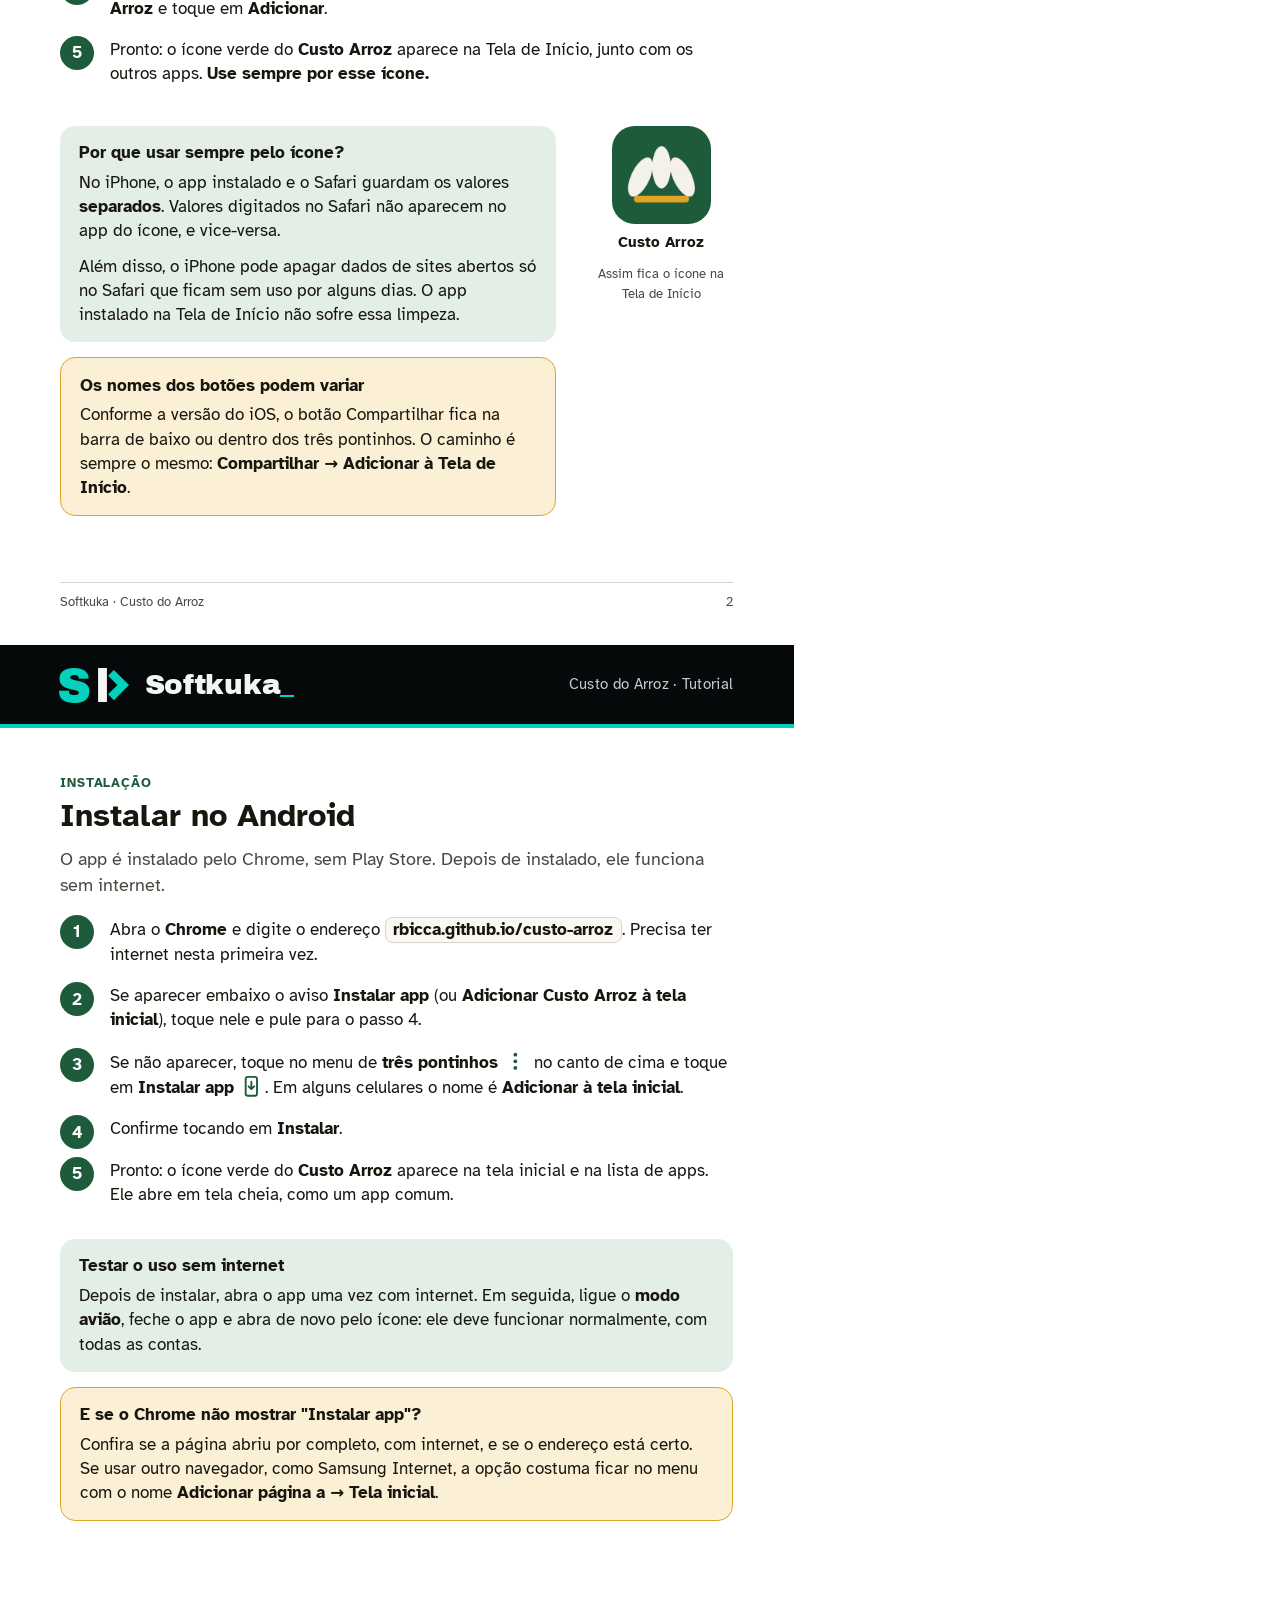
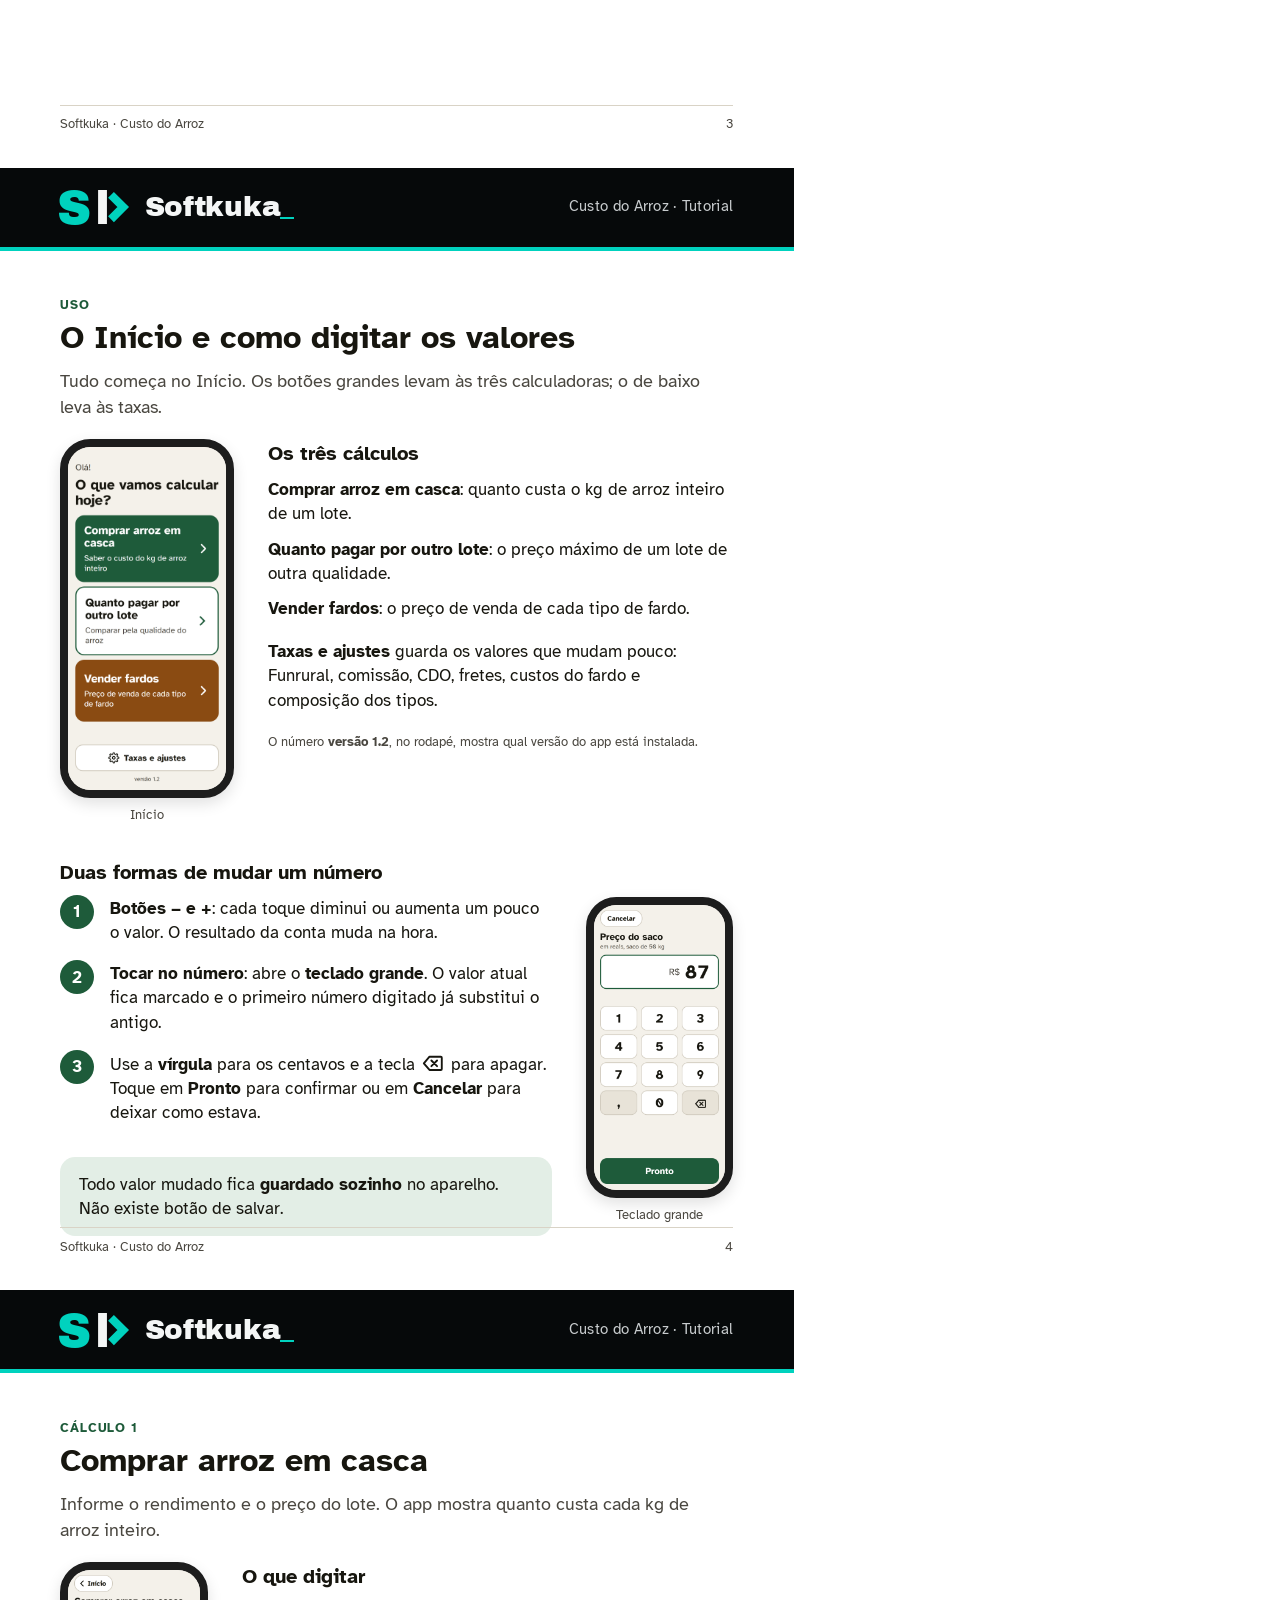
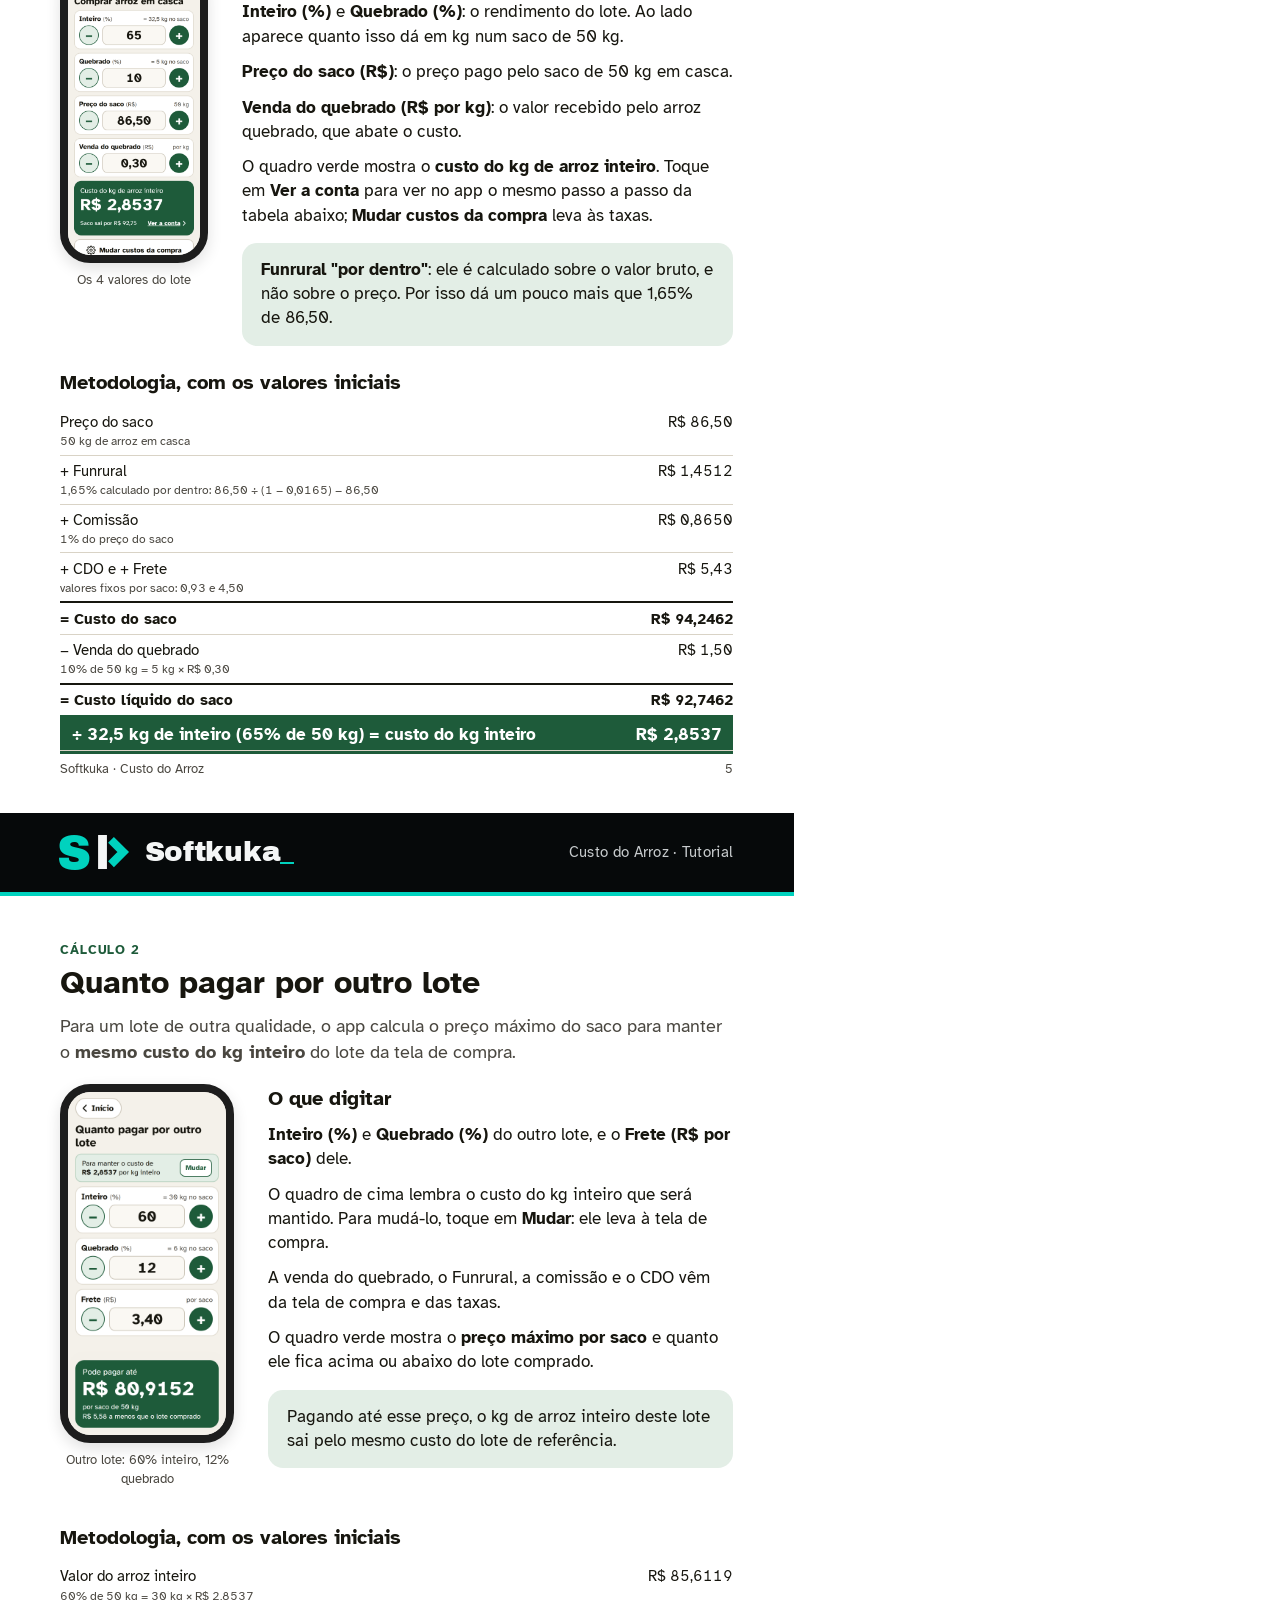
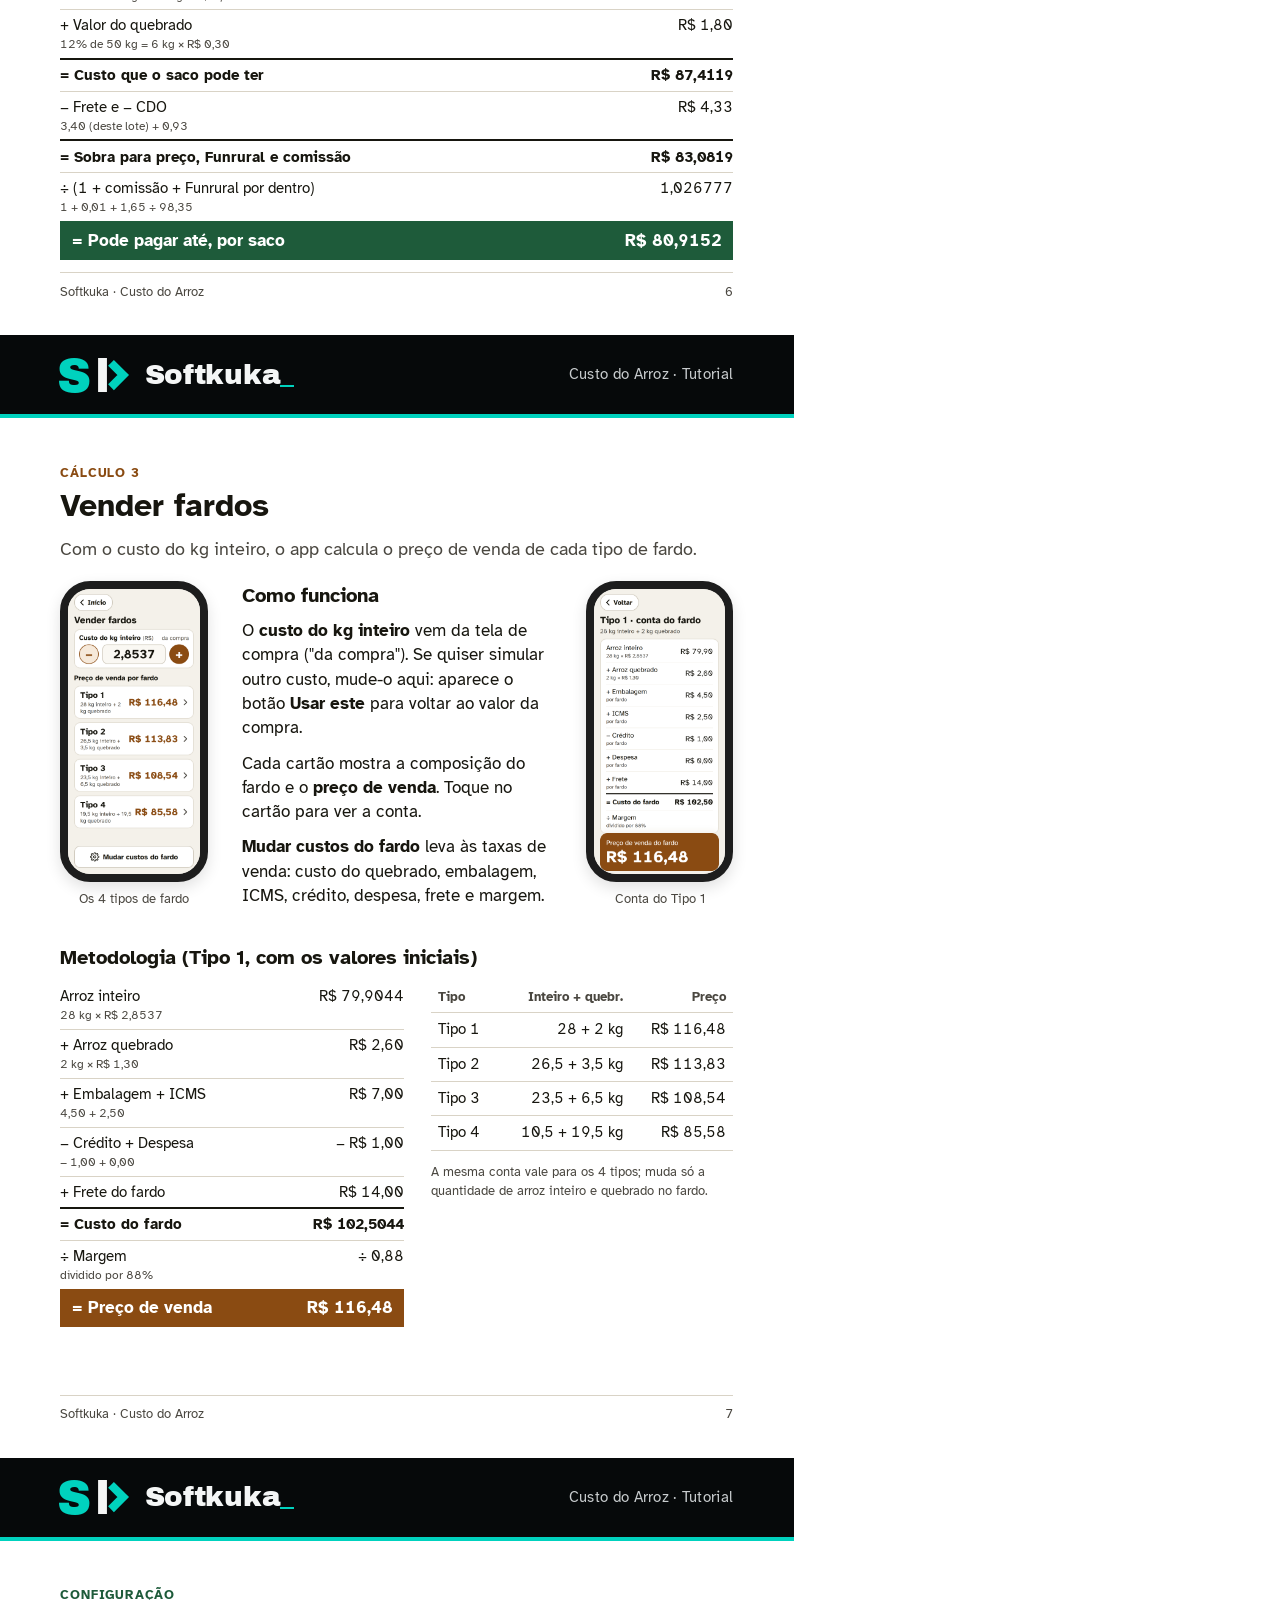
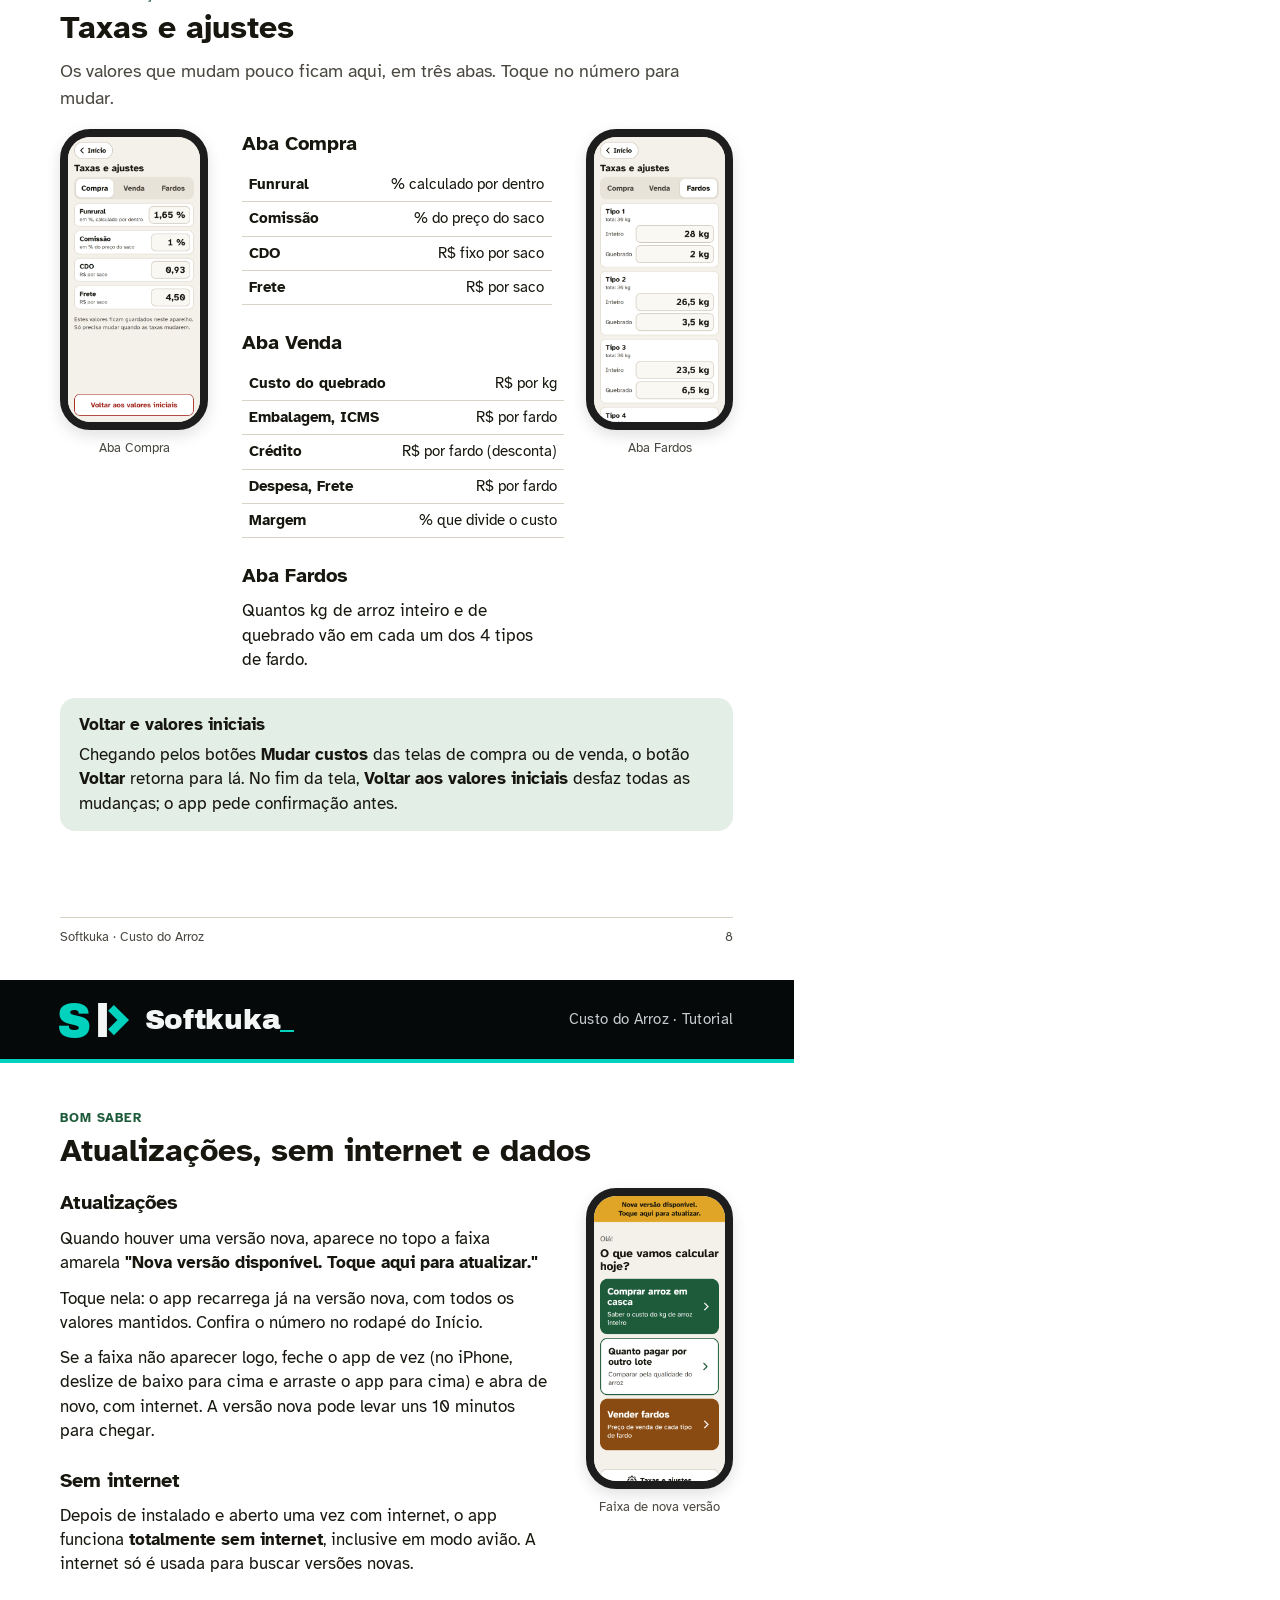
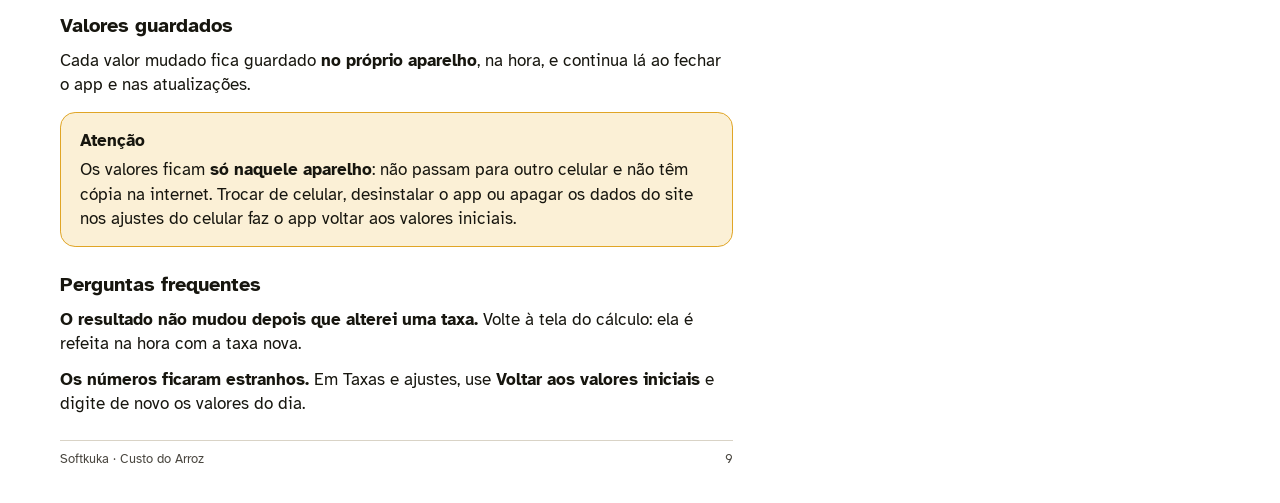
==== commit 3a37b5f8: "Tutorial: logo da nova identidade visual Softkuka 2026" ====
--- a/docs/tutorial.html
+++ b/docs/tutorial.html
@@ -11,6 +11,8 @@
 <style>
 @font-face { font-family: 'Atkinson'; font-weight: 400; src: url(../fonts/atkinson-400.woff2) format('woff2'); }
 @font-face { font-family: 'Atkinson'; font-weight: 700; src: url(../fonts/atkinson-700.woff2) format('woff2'); }
+/* Fonte da marca Softkuka (logo). Licença em fonts/ArchivoBlack-OFL.txt. */
+@font-face { font-family: 'Archivo Black'; src: url(fonts/ArchivoBlack-Regular.ttf) format('truetype'); }
 
 :root {
   --ink: #17160F;
@@ -22,8 +24,8 @@
   --brown: #8A4B12;
   --brown-soft: #F6E9DA;
   --amber: #E0A526;
-  --band: #0F1B24;   /* faixa do cabeçalho: fundo escuro para a logo clara */
-  --teal: #5BDDDD;   /* cor do "K" da Softkuka */
+  --grafite: #06090A;      /* Softkuka: fundo da assinatura principal */
+  --verde-pulso: #00D2BE;  /* Softkuka: cor de destaque */
 }
 @page { size: A4; margin: 0; }
 * { box-sizing: border-box; }
@@ -35,10 +37,15 @@
 .page:last-child { page-break-after: auto; }
 
 /* Cabeçalho com a logo da Softkuka */
-.head { height: 22mm; background: var(--band); display: flex; align-items: center; justify-content: space-between;
-        padding: 0 16mm; border-bottom: 1.4mm solid var(--teal); }
-.head img { height: 8.5mm; display: block; }
-.head span { color: #C9D6DD; font-size: 11pt; letter-spacing: 0.02em; }
+/* Assinatura horizontal padrão do manual Softkuka 2026: monograma + "Softkuka_" sobre Grafite.
+   Monograma com 9 mm de altura (mínimo do manual: 8 mm em impresso) e respiro de meio monograma. */
+.head { height: 22mm; background: var(--grafite); display: flex; align-items: center; justify-content: space-between;
+        padding: 0 16mm; border-bottom: 1.2mm solid var(--verde-pulso); }
+.marca { display: flex; align-items: center; gap: 4.6mm; }
+.marca svg { height: 9mm; width: 17.64mm; display: block; overflow: visible; }
+.marca span { font-family: 'Archivo Black', sans-serif; font-size: 7.4mm; line-height: 1; letter-spacing: -0.01em; color: #F4F6F6; }
+.marca b { font-weight: normal; color: var(--verde-pulso); }
+.head .rotulo { color: #C8CCCE; font-size: 11pt; letter-spacing: 0.02em; }
 
 .body { padding: 11mm 16mm 0; }
 .foot { position: absolute; left: 16mm; right: 16mm; bottom: 9mm; display: flex; justify-content: space-between;
@@ -109,7 +116,7 @@
 
 <!-- ============ 1. CAPA ============ -->
 <section class="page capa">
-  <div class="head"><img src="img/logo-softkuka.png" alt="Softkuka"><span>Tutorial</span></div>
+  <div class="head"><div class="marca" role="img" aria-label="Softkuka"><svg viewBox="0 0 196 100" aria-hidden="true"><text x="-8" y="99" font-family="'Archivo Black',sans-serif" font-size="139" fill="#00D2BE">S</text><rect x="112" y="0" width="26" height="100" fill="#F4F6F6"></rect><polyline points="150,14 186,50 150,86" fill="none" stroke="#00D2BE" stroke-width="24"></polyline></svg><span aria-hidden="true">Softkuka<b>_</b></span></div><span class="rotulo">Tutorial</span></div>
   <div class="body">
     <img class="icone" src="img/icone-app.png" alt="">
     <h1>Custo do Arroz</h1>
@@ -138,7 +145,7 @@
 
 <!-- ============ 2. INSTALAR NO IPHONE ============ -->
 <section class="page">
-  <div class="head"><img src="img/logo-softkuka.png" alt="Softkuka"><span>Custo do Arroz · Tutorial</span></div>
+  <div class="head"><div class="marca" role="img" aria-label="Softkuka"><svg viewBox="0 0 196 100" aria-hidden="true"><text x="-8" y="99" font-family="'Archivo Black',sans-serif" font-size="139" fill="#00D2BE">S</text><rect x="112" y="0" width="26" height="100" fill="#F4F6F6"></rect><polyline points="150,14 186,50 150,86" fill="none" stroke="#00D2BE" stroke-width="24"></polyline></svg><span aria-hidden="true">Softkuka<b>_</b></span></div><span class="rotulo">Custo do Arroz · Tutorial</span></div>
   <div class="body">
     <span class="tag">Instalação</span>
     <h1>Instalar no iPhone</h1>
@@ -177,7 +184,7 @@
 
 <!-- ============ 3. INSTALAR NO ANDROID ============ -->
 <section class="page">
-  <div class="head"><img src="img/logo-softkuka.png" alt="Softkuka"><span>Custo do Arroz · Tutorial</span></div>
+  <div class="head"><div class="marca" role="img" aria-label="Softkuka"><svg viewBox="0 0 196 100" aria-hidden="true"><text x="-8" y="99" font-family="'Archivo Black',sans-serif" font-size="139" fill="#00D2BE">S</text><rect x="112" y="0" width="26" height="100" fill="#F4F6F6"></rect><polyline points="150,14 186,50 150,86" fill="none" stroke="#00D2BE" stroke-width="24"></polyline></svg><span aria-hidden="true">Softkuka<b>_</b></span></div><span class="rotulo">Custo do Arroz · Tutorial</span></div>
   <div class="body">
     <span class="tag">Instalação</span>
     <h1>Instalar no Android</h1>
@@ -207,7 +214,7 @@
 
 <!-- ============ 4. COMO DIGITAR ============ -->
 <section class="page">
-  <div class="head"><img src="img/logo-softkuka.png" alt="Softkuka"><span>Custo do Arroz · Tutorial</span></div>
+  <div class="head"><div class="marca" role="img" aria-label="Softkuka"><svg viewBox="0 0 196 100" aria-hidden="true"><text x="-8" y="99" font-family="'Archivo Black',sans-serif" font-size="139" fill="#00D2BE">S</text><rect x="112" y="0" width="26" height="100" fill="#F4F6F6"></rect><polyline points="150,14 186,50 150,86" fill="none" stroke="#00D2BE" stroke-width="24"></polyline></svg><span aria-hidden="true">Softkuka<b>_</b></span></div><span class="rotulo">Custo do Arroz · Tutorial</span></div>
   <div class="body">
     <span class="tag">Uso</span>
     <h1>O Início e como digitar os valores</h1>
@@ -243,7 +250,7 @@
 
 <!-- ============ 5. COMPRAR ARROZ EM CASCA ============ -->
 <section class="page">
-  <div class="head"><img src="img/logo-softkuka.png" alt="Softkuka"><span>Custo do Arroz · Tutorial</span></div>
+  <div class="head"><div class="marca" role="img" aria-label="Softkuka"><svg viewBox="0 0 196 100" aria-hidden="true"><text x="-8" y="99" font-family="'Archivo Black',sans-serif" font-size="139" fill="#00D2BE">S</text><rect x="112" y="0" width="26" height="100" fill="#F4F6F6"></rect><polyline points="150,14 186,50 150,86" fill="none" stroke="#00D2BE" stroke-width="24"></polyline></svg><span aria-hidden="true">Softkuka<b>_</b></span></div><span class="rotulo">Custo do Arroz · Tutorial</span></div>
   <div class="body">
     <span class="tag">Cálculo 1</span>
     <h1>Comprar arroz em casca</h1>
@@ -276,7 +283,7 @@
 
 <!-- ============ 6. QUANTO PAGAR POR OUTRO LOTE ============ -->
 <section class="page">
-  <div class="head"><img src="img/logo-softkuka.png" alt="Softkuka"><span>Custo do Arroz · Tutorial</span></div>
+  <div class="head"><div class="marca" role="img" aria-label="Softkuka"><svg viewBox="0 0 196 100" aria-hidden="true"><text x="-8" y="99" font-family="'Archivo Black',sans-serif" font-size="139" fill="#00D2BE">S</text><rect x="112" y="0" width="26" height="100" fill="#F4F6F6"></rect><polyline points="150,14 186,50 150,86" fill="none" stroke="#00D2BE" stroke-width="24"></polyline></svg><span aria-hidden="true">Softkuka<b>_</b></span></div><span class="rotulo">Custo do Arroz · Tutorial</span></div>
   <div class="body">
     <span class="tag">Cálculo 2</span>
     <h1>Quanto pagar por outro lote</h1>
@@ -308,7 +315,7 @@
 
 <!-- ============ 7. VENDER FARDOS ============ -->
 <section class="page">
-  <div class="head"><img src="img/logo-softkuka.png" alt="Softkuka"><span>Custo do Arroz · Tutorial</span></div>
+  <div class="head"><div class="marca" role="img" aria-label="Softkuka"><svg viewBox="0 0 196 100" aria-hidden="true"><text x="-8" y="99" font-family="'Archivo Black',sans-serif" font-size="139" fill="#00D2BE">S</text><rect x="112" y="0" width="26" height="100" fill="#F4F6F6"></rect><polyline points="150,14 186,50 150,86" fill="none" stroke="#00D2BE" stroke-width="24"></polyline></svg><span aria-hidden="true">Softkuka<b>_</b></span></div><span class="rotulo">Custo do Arroz · Tutorial</span></div>
   <div class="body">
     <span class="tag brown">Cálculo 3</span>
     <h1>Vender fardos</h1>
@@ -354,7 +361,7 @@
 
 <!-- ============ 8. TAXAS E AJUSTES ============ -->
 <section class="page">
-  <div class="head"><img src="img/logo-softkuka.png" alt="Softkuka"><span>Custo do Arroz · Tutorial</span></div>
+  <div class="head"><div class="marca" role="img" aria-label="Softkuka"><svg viewBox="0 0 196 100" aria-hidden="true"><text x="-8" y="99" font-family="'Archivo Black',sans-serif" font-size="139" fill="#00D2BE">S</text><rect x="112" y="0" width="26" height="100" fill="#F4F6F6"></rect><polyline points="150,14 186,50 150,86" fill="none" stroke="#00D2BE" stroke-width="24"></polyline></svg><span aria-hidden="true">Softkuka<b>_</b></span></div><span class="rotulo">Custo do Arroz · Tutorial</span></div>
   <div class="body">
     <span class="tag">Configuração</span>
     <h1>Taxas e ajustes</h1>
@@ -392,7 +399,7 @@
 
 <!-- ============ 9. ATUALIZAÇÕES E DADOS ============ -->
 <section class="page">
-  <div class="head"><img src="img/logo-softkuka.png" alt="Softkuka"><span>Custo do Arroz · Tutorial</span></div>
+  <div class="head"><div class="marca" role="img" aria-label="Softkuka"><svg viewBox="0 0 196 100" aria-hidden="true"><text x="-8" y="99" font-family="'Archivo Black',sans-serif" font-size="139" fill="#00D2BE">S</text><rect x="112" y="0" width="26" height="100" fill="#F4F6F6"></rect><polyline points="150,14 186,50 150,86" fill="none" stroke="#00D2BE" stroke-width="24"></polyline></svg><span aria-hidden="true">Softkuka<b>_</b></span></div><span class="rotulo">Custo do Arroz · Tutorial</span></div>
   <div class="body">
     <span class="tag">Bom saber</span>
     <h1>Atualizações, sem internet e dados</h1>
